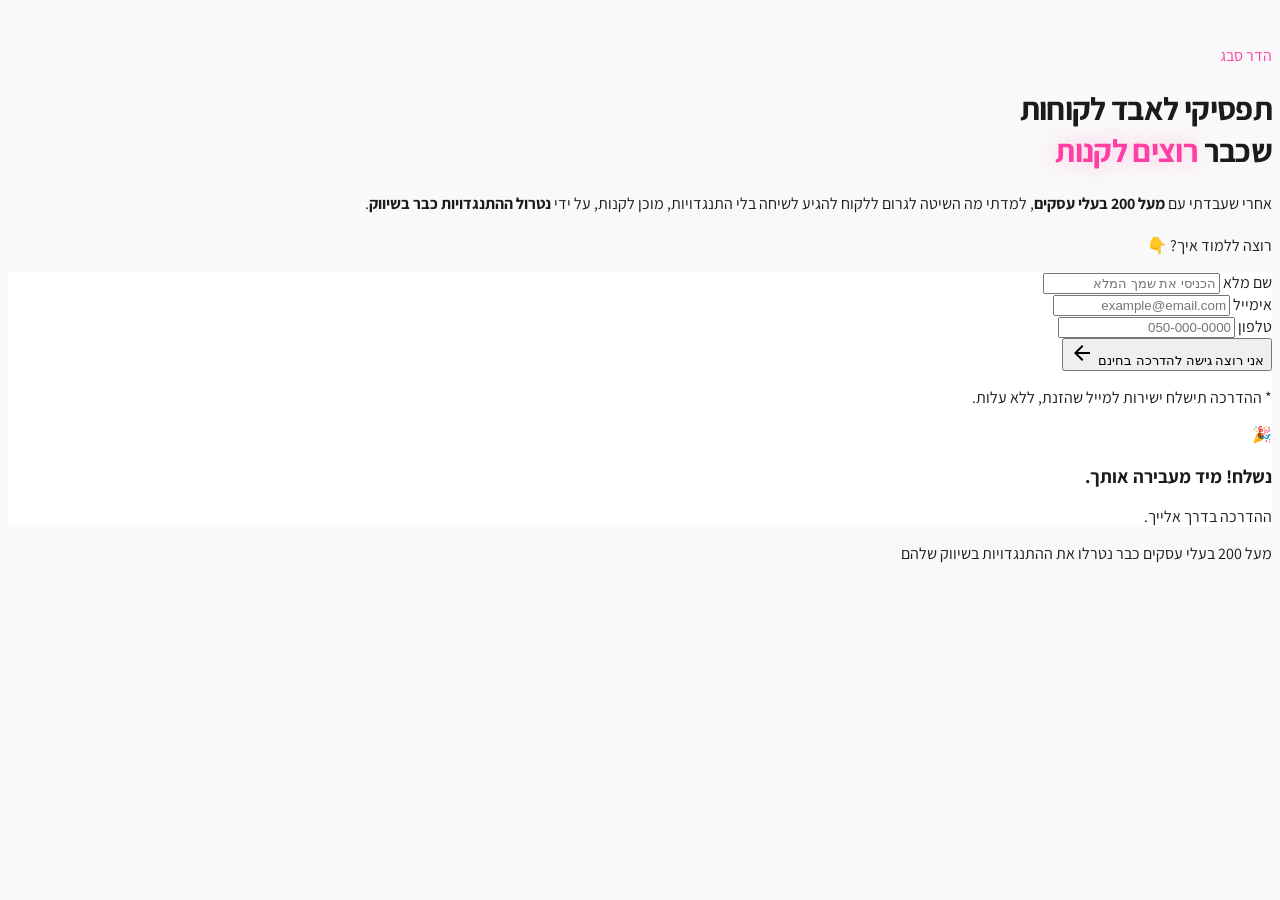
==== index.html @ 4970d057 "index.html: darker bg overlay, refined neon accent, 200+ social proof - Added dark overlay (bg-black" ====
<!DOCTYPE html>
<html dir="rtl" lang="he">
<head>
  <meta charset="utf-8">
  <meta content="width=device-width, initial-scale=1.0" name="viewport">
  <title>הדר סבג | הדרכה חינמית לנטרול התנגדויות</title>
  <meta name="description" content="הדרכה חינמית: 3 ההתנגדויות שהורסות לך מכירות ואיך לנטרל אותן בתוכן — עוד לפני שהלקוחה הגיעה לשיחה." />
  <script src="https://cdn.tailwindcss.com?plugins=forms,container-queries"></script>
  <link href="https://fonts.googleapis.com/css2?family=Assistant:wght@400;700;800&display=swap" rel="stylesheet">
  <link href="https://fonts.googleapis.com/css2?family=Material+Symbols+Outlined:wght,FILL@100..700,0..1&display=swap" rel="stylesheet">
  <script id="tailwind-config">
    tailwind.config = {
      theme: {
        extend: {
          colors: {
            "primary": "#E8397A",
            "primary-container": "#F04E8C",
            "on-primary": "#ffffff",
            "secondary": "#6a5a5f",
            "on-surface": "#1a1c1c",
            "on-surface-variant": "#594045",
            "outline-variant": "#e1bec4",
            "surface": "#f9f9f9",
            "background": "#f9f9f9"
          },
          fontFamily: {
            "sans": ["Assistant", "sans-serif"]
          }
        }
      }
    }
  </script>
  <style>
    body { font-family: 'Assistant', sans-serif; background-color: #f9f9f9; color: #1a1c1c; }
    .material-symbols-outlined { font-variation-settings: 'FILL' 0, 'wght' 400, 'GRAD' 0, 'opsz' 24; }
    .glass-panel {
      background: rgba(255, 255, 255, 0.88);
      backdrop-filter: blur(16px);
      -webkit-backdrop-filter: blur(16px);
    }
    .organic-blob {
      position: absolute;
      z-index: 0;
      filter: blur(70px);
      opacity: 0.18;
      border-radius: 50%;
      pointer-events: none;
    }
    .form-error { color: #E8397A; font-size: 12px; margin-top: 4px; min-height: 16px; display: none; }
    .form-error.visible { display: block; }
    .ltr { direction: ltr; text-align: right; }
    .neon-pink {
      color: #ff3fa4;
      text-shadow: 0 0 22px rgba(255,63,164,0.30);
    }
    .neon-brand {
      color: #ff3fa4;
      opacity: 1 !important;
    }
  </style>
</head>
<body class="overflow-x-hidden">

<main class="relative min-h-screen flex flex-col items-center justify-center py-16 px-4 overflow-hidden">

  <!-- Background -->
  <div class="absolute inset-0 z-0 pointer-events-none overflow-hidden">
    <img
      alt=""
      class="absolute inset-0 w-full h-full object-cover"
      src="https://lh3.googleusercontent.com/aida/[base64]"
    >
    <div class="organic-blob bg-[#E8397A] w-[500px] h-[500px] -top-20 -right-20"></div>
    <div class="organic-blob bg-[#6a5a5f] w-[400px] h-[400px] -bottom-20 -left-20"></div>
  </div>

  <!-- Dark overlay -->
  <div class="absolute inset-0 z-[1] pointer-events-none bg-black/60"></div>

  <!-- Content -->
  <div class="relative z-10 w-full max-w-2xl flex flex-col items-center text-center">

    <!-- Brand -->
    <p class="neon-brand text-sm font-bold tracking-widest uppercase mb-8">הדר סבג</p>

    <!-- Headline -->
    <h1 class="text-[32px] md:text-[48px] font-extrabold leading-tight text-white mb-5" style="letter-spacing: -0.02em;">
      תפסיקי לאבד לקוחות<br>
      שכבר <span class="neon-pink">רוצים לקנות</span>
    </h1>

    <!-- Subtitle -->
    <p class="text-[18px] font-bold leading-relaxed text-white/75 max-w-xl mb-10">
      אחרי שעבדתי עם <strong class="text-white">מעל 200 בעלי עסקים</strong>, למדתי מה השיטה לגרום ללקוח להגיע לשיחה בלי התנגדויות, מוכן לקנות, על ידי <strong class="text-white">נטרול ההתנגדויות כבר בשיווק</strong>.
      <br><br>רוצה ללמוד איך? 👇
    </p>

    <!-- Form Card -->
    <div class="w-full glass-panel p-8 md:p-10 rounded-2xl shadow-[0_20px_48px_rgba(178,0,82,0.13)] border border-[#e1bec4]/40">

      <form id="lead-form" class="space-y-5 flex flex-col items-center" novalidate>

        <div class="w-full text-right space-y-4">

          <div class="space-y-1">
            <label class="block text-sm font-semibold text-secondary" for="name">שם מלא</label>
            <input
              id="name" name="name" type="text" placeholder="הכניסי את שמך המלא"
              autocomplete="name"
              class="w-full h-14 px-4 rounded-xl border border-[#e1bec4] bg-white/60 focus:border-primary focus:ring-1 focus:ring-primary outline-none transition-all text-base font-sans"
            >
            <p class="form-error" id="name-error"></p>
          </div>

          <div class="space-y-1">
            <label class="block text-sm font-semibold text-secondary" for="email">אימייל</label>
            <input
              id="email" name="email" type="email" placeholder="example@email.com"
              autocomplete="email"
              class="w-full h-14 px-4 rounded-xl border border-[#e1bec4] bg-white/60 focus:border-primary focus:ring-1 focus:ring-primary outline-none transition-all text-base font-sans ltr"
            >
            <p class="form-error" id="email-error"></p>
          </div>

          <div class="space-y-1">
            <label class="block text-sm font-semibold text-secondary" for="phone">טלפון</label>
            <input
              id="phone" name="phone" type="tel" placeholder="050-000-0000"
              autocomplete="tel"
              class="w-full h-14 px-4 rounded-xl border border-[#e1bec4] bg-white/60 focus:border-primary focus:ring-1 focus:ring-primary outline-none transition-all text-base font-sans ltr"
            >
            <p class="form-error" id="phone-error"></p>
          </div>

        </div>

        <button
          type="submit"
          class="w-full h-16 mt-2 rounded-full bg-primary text-white text-xl font-bold shadow-lg shadow-primary/20 hover:bg-primary-container hover:scale-[1.02] active:scale-95 transition-all duration-300 flex items-center justify-center gap-2"
        >
          אני רוצה גישה להדרכה בחינם
          <span class="material-symbols-outlined">arrow_back</span>
        </button>

        <p class="text-xs text-secondary/60 italic">* ההדרכה תישלח ישירות למייל שהזנת, ללא עלות.</p>

      </form>

      <!-- Success State -->
      <div id="lead-success" class="hidden text-center py-6">
        <div class="text-5xl mb-4">🎉</div>
        <h3 class="text-2xl font-bold text-on-surface mb-2">נשלח! מיד מעבירה אותך.</h3>
        <p class="text-secondary">ההדרכה בדרך אלייך.</p>
      </div>

    </div>

    <!-- Social proof line -->
    <p class="mt-8 text-sm text-white/50">
      מעל 200 בעלי עסקים כבר נטרלו את ההתנגדויות בשיווק שלהם
    </p>

  </div>

</main>

<script src="script.js"></script>
</body>
</html>
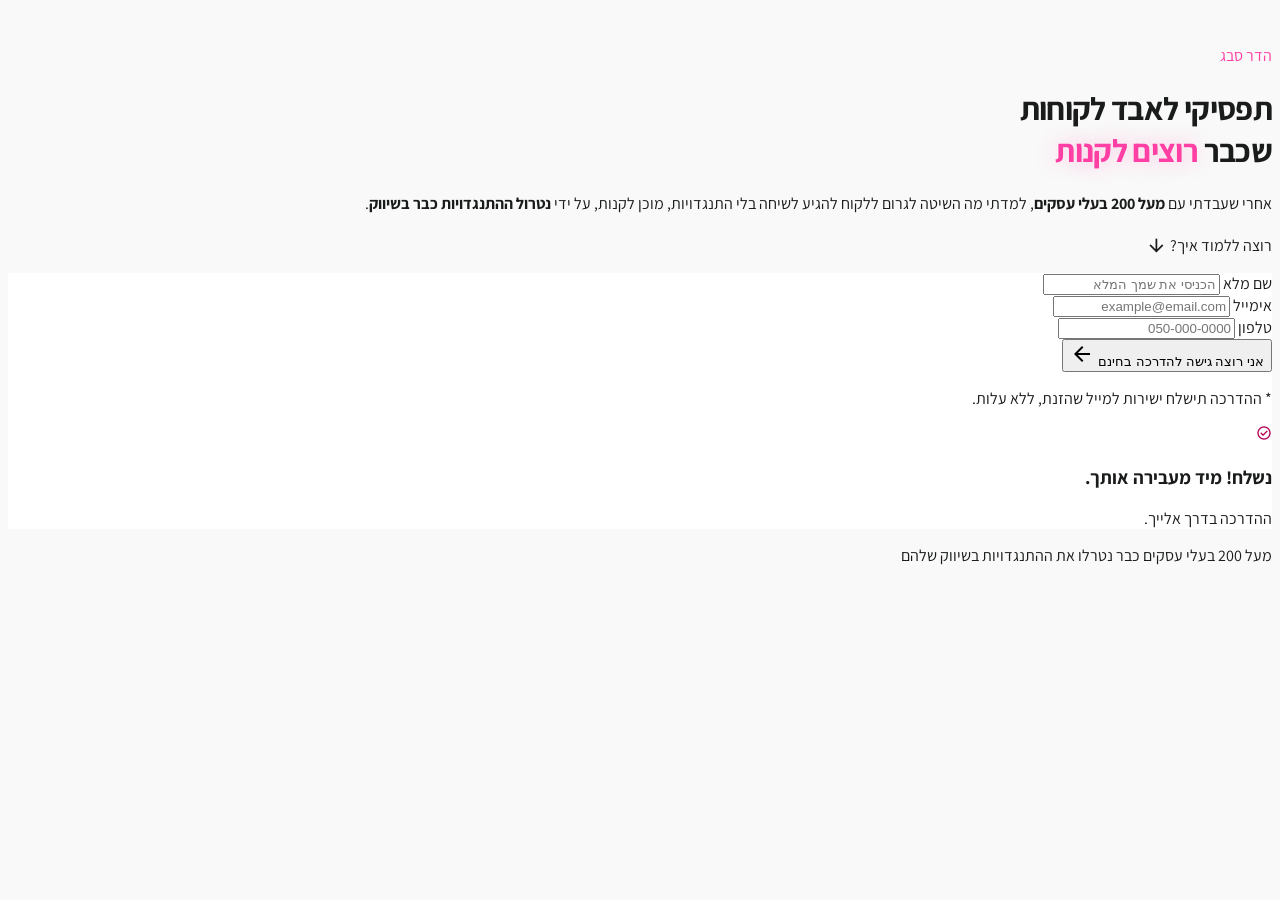
==== commit eb4b5544: "Replace emojis with Material Icons, update discovery form field - Swap all emoji (👇🎉🎯🔑✨💌✓) for Googl" ====
--- a/index.html
+++ b/index.html
@@ -92,7 +92,7 @@
     <!-- Subtitle -->
     <p class="text-[18px] font-bold leading-relaxed text-white/75 max-w-xl mb-10">
       אחרי שעבדתי עם <strong class="text-white">מעל 200 בעלי עסקים</strong>, למדתי מה השיטה לגרום ללקוח להגיע לשיחה בלי התנגדויות, מוכן לקנות, על ידי <strong class="text-white">נטרול ההתנגדויות כבר בשיווק</strong>.
-      <br><br>רוצה ללמוד איך? 👇
+      <br><br>רוצה ללמוד איך? <span class="material-symbols-outlined" style="font-size:1.3em;vertical-align:middle;">arrow_downward</span>
     </p>
 
     <!-- Form Card -->
@@ -148,7 +148,7 @@
 
       <!-- Success State -->
       <div id="lead-success" class="hidden text-center py-6">
-        <div class="text-5xl mb-4">🎉</div>
+        <div class="text-5xl mb-4"><span class="material-symbols-outlined" style="font-size:1em;color:#b20052;">check_circle</span></div>
         <h3 class="text-2xl font-bold text-on-surface mb-2">נשלח! מיד מעבירה אותך.</h3>
         <p class="text-secondary">ההדרכה בדרך אלייך.</p>
       </div>
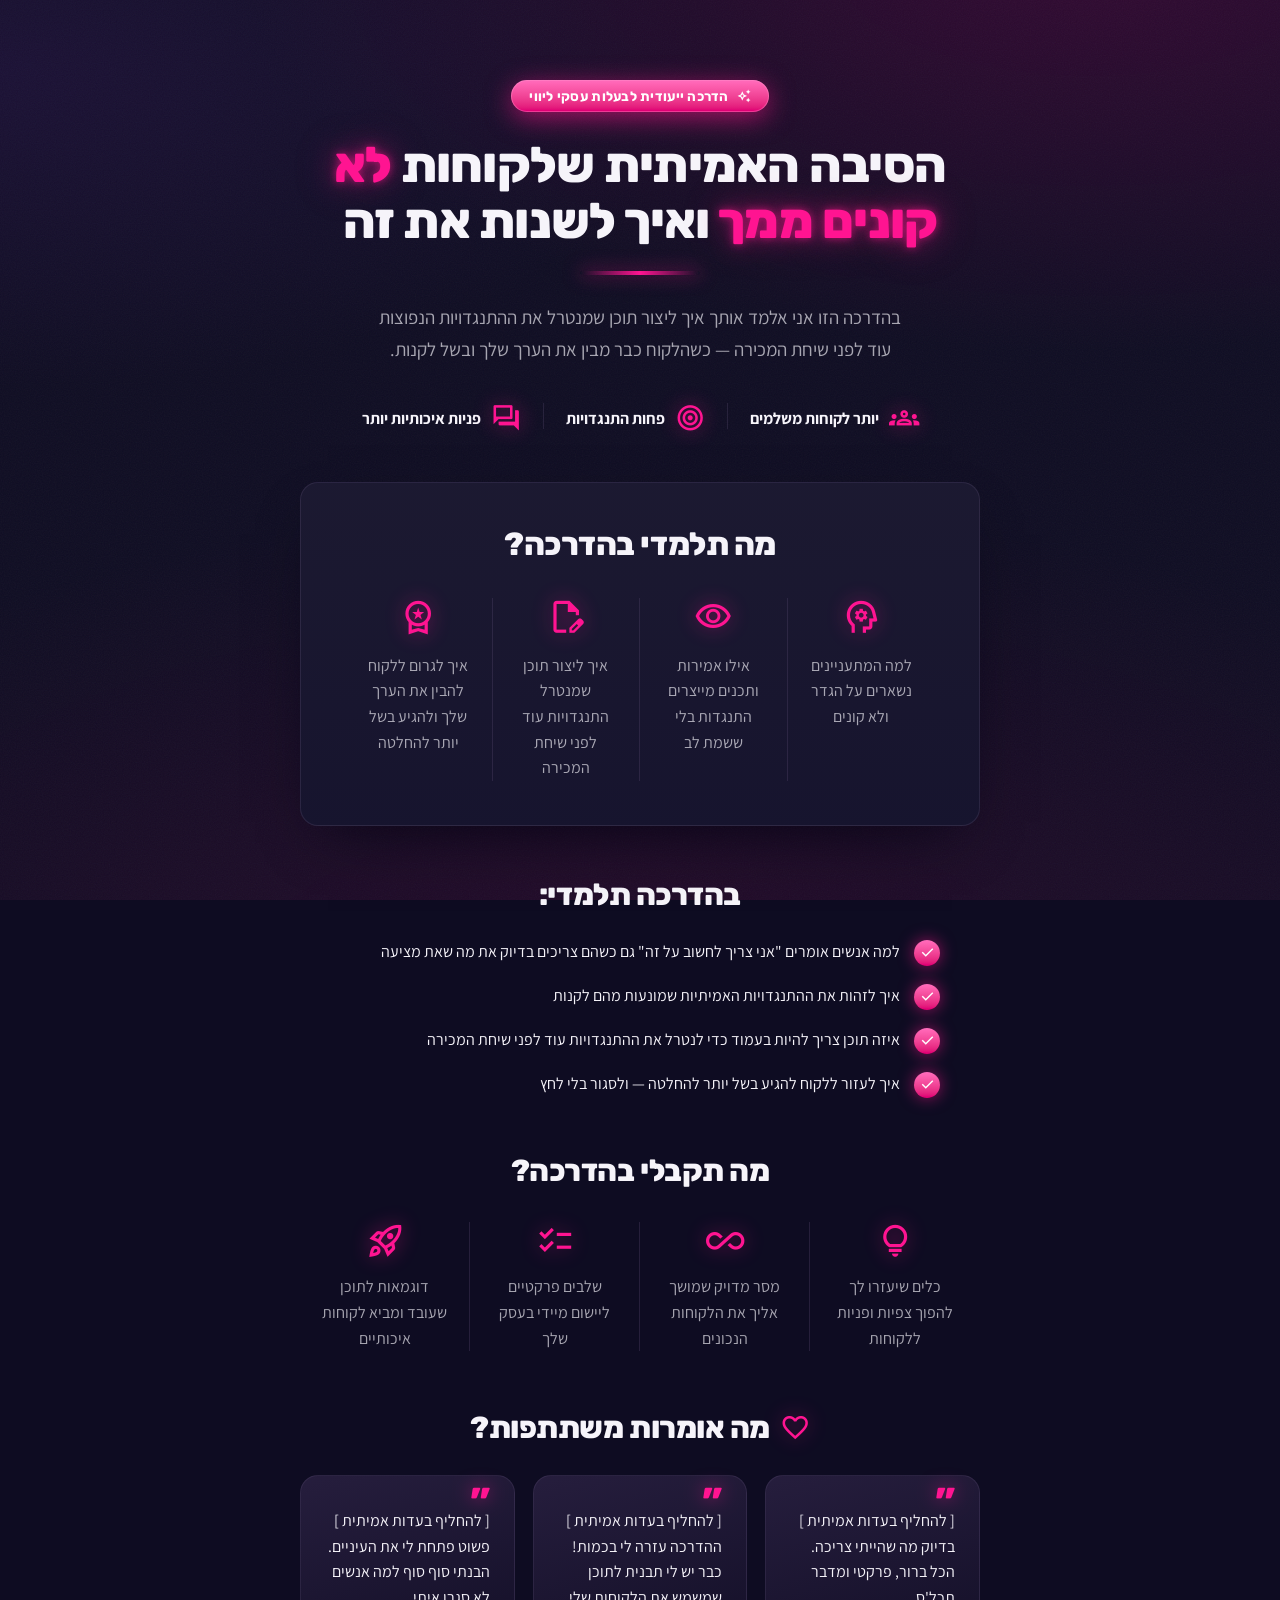
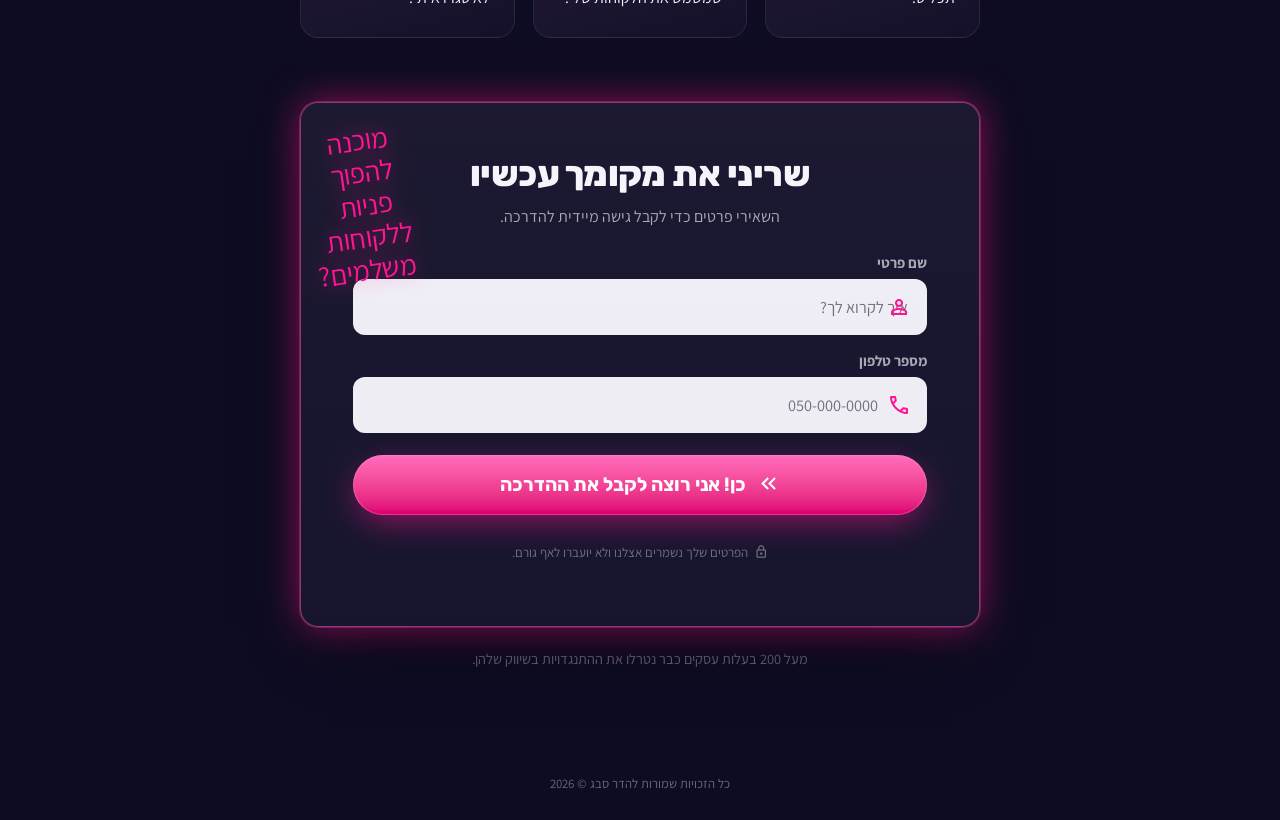
==== commit 45415c4c: "Redesign funnel to dark navy + neon-pink reference, new training copy Rebuild both pages around the " ====
--- a/index.html
+++ b/index.html
@@ -3,166 +3,276 @@
 <head>
   <meta charset="utf-8">
   <meta content="width=device-width, initial-scale=1.0" name="viewport">
-  <title>הדר סבג | הדרכה חינמית לנטרול התנגדויות</title>
-  <meta name="description" content="הדרכה חינמית: 3 ההתנגדויות שהורסות לך מכירות ואיך לנטרל אותן בתוכן — עוד לפני שהלקוחה הגיעה לשיחה." />
-  <script src="https://cdn.tailwindcss.com?plugins=forms,container-queries"></script>
-  <link href="https://fonts.googleapis.com/css2?family=Assistant:wght@400;700;800&display=swap" rel="stylesheet">
+  <title>הדר סבג | ההדרכה: הסיבה האמיתית שלקוחות לא קונים</title>
+  <meta name="description" content="הדרכה חינמית: איך ליצור תוכן שמנטרל את ההתנגדויות הנפוצות עוד לפני שיחת המכירה — כדי שהלקוחות יגיעו בשלים לקנות." />
+  <link rel="preconnect" href="https://fonts.googleapis.com">
+  <link rel="preconnect" href="https://fonts.gstatic.com" crossorigin>
+  <link href="https://fonts.googleapis.com/css2?family=Rubik:wght@500;600;700;800;900&family=Assistant:wght@400;500;600;700;800&family=Gveret+Levin+AlefAlefAlef&display=swap" rel="stylesheet">
   <link href="https://fonts.googleapis.com/css2?family=Material+Symbols+Outlined:wght,FILL@100..700,0..1&display=swap" rel="stylesheet">
-  <script id="tailwind-config">
-    tailwind.config = {
-      theme: {
-        extend: {
-          colors: {
-            "primary": "#E8397A",
-            "primary-container": "#F04E8C",
-            "on-primary": "#ffffff",
-            "secondary": "#6a5a5f",
-            "on-surface": "#1a1c1c",
-            "on-surface-variant": "#594045",
-            "outline-variant": "#e1bec4",
-            "surface": "#f9f9f9",
-            "background": "#f9f9f9"
-          },
-          fontFamily: {
-            "sans": ["Assistant", "sans-serif"]
-          }
-        }
+  <link href="style.css" rel="stylesheet">
+  <style>
+    .material-symbols-outlined { font-variation-settings: 'FILL' 0, 'wght' 400, 'GRAD' 0, 'opsz' 24; vertical-align: middle; }
+    .wrap { width: 100%; max-width: var(--max-w); margin-inline: auto; padding-inline: 20px; position: relative; z-index: 1; }
+    .hero-h1 { font-size: clamp(1.9rem, 6.2vw, 3.1rem); }
+    .grid-4 { display: grid; grid-template-columns: 1fr; gap: 28px; }
+    .grid-3 { display: grid; grid-template-columns: 1fr; gap: 18px; }
+    @media (min-width: 720px) {
+      .grid-4 { grid-template-columns: repeat(4, 1fr); gap: 0; }
+      .grid-4 > .cell { padding-inline: 22px; }
+      .grid-4 > .cell + .cell { border-inline-start: 1px solid var(--hairline); }
+      .grid-3 { grid-template-columns: repeat(3, 1fr); }
+    }
+    /* rotated handwritten note: only where there's room beside the card */
+    .handnote-float { display: none; }
+    @media (min-width: 760px) {
+      .handnote-float {
+        display: block; position: absolute;
+        inset-inline-end: 24px; top: 22px; transform: rotate(-8deg);
+        font-size: clamp(1.4rem, 2.2vw, 1.85rem); max-width: 6ch; text-align: center;
+        z-index: 2; pointer-events: none;
       }
-    }
-  </script>
-  <style>
-    body { font-family: 'Assistant', sans-serif; background-color: #f9f9f9; color: #1a1c1c; }
-    .material-symbols-outlined { font-variation-settings: 'FILL' 0, 'wght' 400, 'GRAD' 0, 'opsz' 24; }
-    .glass-panel {
-      background: rgba(255, 255, 255, 0.88);
-      backdrop-filter: blur(16px);
-      -webkit-backdrop-filter: blur(16px);
-    }
-    .organic-blob {
-      position: absolute;
-      z-index: 0;
-      filter: blur(70px);
-      opacity: 0.18;
-      border-radius: 50%;
-      pointer-events: none;
-    }
-    .form-error { color: #E8397A; font-size: 12px; margin-top: 4px; min-height: 16px; display: none; }
-    .form-error.visible { display: block; }
-    .ltr { direction: ltr; text-align: right; }
-    .neon-pink {
-      color: #ff3fa4;
-      text-shadow: 0 0 22px rgba(255,63,164,0.30);
-    }
-    .neon-brand {
-      color: #ff3fa4;
-      opacity: 1 !important;
     }
   </style>
 </head>
-<body class="overflow-x-hidden">
-
-<main class="relative min-h-screen flex flex-col items-center justify-center py-16 px-4 overflow-hidden">
-
-  <!-- Background -->
-  <div class="absolute inset-0 z-0 pointer-events-none overflow-hidden">
-    <img
-      alt=""
-      class="absolute inset-0 w-full h-full object-cover"
-      src="https://lh3.googleusercontent.com/aida/[base64]"
-    >
-    <div class="organic-blob bg-[#E8397A] w-[500px] h-[500px] -top-20 -right-20"></div>
-    <div class="organic-blob bg-[#6a5a5f] w-[400px] h-[400px] -bottom-20 -left-20"></div>
+<body>
+
+<main class="wrap" style="padding-top: clamp(40px, 8vw, 80px); padding-bottom: 64px;">
+
+  <!-- Badge -->
+  <div class="rise" style="text-align:center; margin-bottom: 26px;">
+    <span class="badge">
+      <span class="material-symbols-outlined">auto_awesome</span>
+      הדרכה ייעודית לבעלות עסקי ליווי
+    </span>
   </div>
 
-  <!-- Dark overlay -->
-  <div class="absolute inset-0 z-[1] pointer-events-none bg-black/60"></div>
-
-  <!-- Content -->
-  <div class="relative z-10 w-full max-w-2xl flex flex-col items-center text-center">
-
-    <!-- Brand -->
-    <p class="neon-brand text-sm font-bold tracking-widest uppercase mb-8">הדר סבג</p>
-
-    <!-- Headline -->
-    <h1 class="text-[32px] md:text-[48px] font-extrabold leading-tight text-white mb-5" style="letter-spacing: -0.02em;">
-      תפסיקי לאבד לקוחות<br>
-      שכבר <span class="neon-pink">רוצים לקנות</span>
+  <!-- Hero headline (user's title, image's stacked treatment) -->
+  <header class="rise d1" style="text-align:center; max-width: 640px; margin-inline:auto;">
+    <h1 class="hero-h1" style="color: var(--ink);">
+      הסיבה האמיתית שלקוחות <span class="neon">לא קונים ממך</span> ואיך לשנות את זה
     </h1>
-
-    <!-- Subtitle -->
-    <p class="text-[18px] font-bold leading-relaxed text-white/75 max-w-xl mb-10">
-      אחרי שעבדתי עם <strong class="text-white">מעל 200 בעלי עסקים</strong>, למדתי מה השיטה לגרום ללקוח להגיע לשיחה בלי התנגדויות, מוכן לקנות, על ידי <strong class="text-white">נטרול ההתנגדויות כבר בשיווק</strong>.
-      <br><br>רוצה ללמוד איך? <span class="material-symbols-outlined" style="font-size:1.3em;vertical-align:middle;">arrow_downward</span>
+    <div style="width:120px; height:4px; border-radius:999px; margin: 22px auto 0;
+                background: linear-gradient(90deg, transparent, var(--pink), transparent);
+                box-shadow: 0 0 18px var(--glow);"></div>
+  </header>
+
+  <!-- Sub -->
+  <p class="rise d2 measure" style="text-align:center; font-size: clamp(1.02rem, 3.4vw, 1.18rem);
+        color: var(--ink-dim); line-height: 1.7; margin: 26px auto 0;">
+    בהדרכה הזו אני אלמד אותך איך ליצור תוכן שמנטרל את ההתנגדויות הנפוצות
+    עוד לפני שיחת המכירה — כשהלקוח כבר מבין את הערך שלך ובשל לקנות.
+  </p>
+
+  <!-- 3 benefits row -->
+  <div class="rise d3" style="display:flex; align-items:center; justify-content:center; flex-wrap:wrap;
+        gap: 14px 22px; margin-top: 38px;">
+    <div style="display:flex; align-items:center; gap:10px;">
+      <span class="material-symbols-outlined ficon ficon--sm">groups</span>
+      <span style="font-weight:700;">יותר לקוחות משלמים</span>
+    </div>
+    <span class="vrule" style="height:26px;"></span>
+    <div style="display:flex; align-items:center; gap:10px;">
+      <span class="material-symbols-outlined ficon ficon--sm">target</span>
+      <span style="font-weight:700;">פחות התנגדויות</span>
+    </div>
+    <span class="vrule" style="height:26px;"></span>
+    <div style="display:flex; align-items:center; gap:10px;">
+      <span class="material-symbols-outlined ficon ficon--sm">forum</span>
+      <span style="font-weight:700;">פניות איכותיות יותר</span>
+    </div>
+  </div>
+
+  <!-- What you'll learn -->
+  <section class="panel" style="margin-top: 48px; padding: clamp(28px, 5vw, 44px);">
+    <h2 style="text-align:center; font-size: clamp(1.5rem, 4.6vw, 2rem); margin-bottom: 36px;">
+      מה תלמדי בהדרכה?
+    </h2>
+    <div class="grid-4">
+      <div class="cell" style="text-align:center;">
+        <span class="material-symbols-outlined ficon">psychology</span>
+        <p style="margin: 16px 0 0; color: var(--ink-dim); line-height:1.6;">
+          למה המתעניינים נשארים על הגדר ולא קונים
+        </p>
+      </div>
+      <div class="cell" style="text-align:center;">
+        <span class="material-symbols-outlined ficon">visibility</span>
+        <p style="margin: 16px 0 0; color: var(--ink-dim); line-height:1.6;">
+          אילו אמירות ותכנים מייצרים התנגדות בלי ששמת לב
+        </p>
+      </div>
+      <div class="cell" style="text-align:center;">
+        <span class="material-symbols-outlined ficon">edit_document</span>
+        <p style="margin: 16px 0 0; color: var(--ink-dim); line-height:1.6;">
+          איך ליצור תוכן שמנטרל התנגדויות עוד לפני שיחת המכירה
+        </p>
+      </div>
+      <div class="cell" style="text-align:center;">
+        <span class="material-symbols-outlined ficon">workspace_premium</span>
+        <p style="margin: 16px 0 0; color: var(--ink-dim); line-height:1.6;">
+          איך לגרום ללקוח להבין את הערך שלך ולהגיע בשל יותר להחלטה
+        </p>
+      </div>
+    </div>
+  </section>
+
+  <!-- Checklist -->
+  <section style="margin-top: 52px; max-width: 600px; margin-inline:auto;">
+    <h2 style="text-align:center; font-size: clamp(1.4rem, 4.4vw, 1.9rem); margin-bottom: 28px;">
+      בהדרכה תלמדי:
+    </h2>
+    <ul style="list-style:none; margin:0; padding:0; display:flex; flex-direction:column; gap:18px;">
+      <li style="display:flex; gap:14px; align-items:flex-start;">
+        <span class="check-dot"><span class="material-symbols-outlined" style="font-size:17px;">check</span></span>
+        <span style="line-height:1.55;">למה אנשים אומרים "אני צריך לחשוב על זה" גם כשהם צריכים בדיוק את מה שאת מציעה</span>
+      </li>
+      <li style="display:flex; gap:14px; align-items:flex-start;">
+        <span class="check-dot"><span class="material-symbols-outlined" style="font-size:17px;">check</span></span>
+        <span style="line-height:1.55;">איך לזהות את ההתנגדויות האמיתיות שמונעות מהם לקנות</span>
+      </li>
+      <li style="display:flex; gap:14px; align-items:flex-start;">
+        <span class="check-dot"><span class="material-symbols-outlined" style="font-size:17px;">check</span></span>
+        <span style="line-height:1.55;">איזה תוכן צריך להיות בעמוד כדי לנטרל את ההתנגדויות עוד לפני שיחת המכירה</span>
+      </li>
+      <li style="display:flex; gap:14px; align-items:flex-start;">
+        <span class="check-dot"><span class="material-symbols-outlined" style="font-size:17px;">check</span></span>
+        <span style="line-height:1.55;">איך לעזור ללקוח להגיע בשל יותר להחלטה — ולסגור בלי לחץ</span>
+      </li>
+    </ul>
+  </section>
+
+  <!-- What you'll get -->
+  <section style="margin-top: 56px;">
+    <h2 style="text-align:center; font-size: clamp(1.4rem, 4.4vw, 1.9rem); margin-bottom: 34px;">
+      מה תקבלי בהדרכה?
+    </h2>
+    <div class="grid-4">
+      <div class="cell" style="text-align:center;">
+        <span class="material-symbols-outlined ficon">lightbulb</span>
+        <p style="margin: 14px 0 0; color: var(--ink-dim); line-height:1.6;">
+          כלים שיעזרו לך להפוך צפיות ופניות ללקוחות
+        </p>
+      </div>
+      <div class="cell" style="text-align:center;">
+        <span class="material-symbols-outlined ficon">all_inclusive</span>
+        <p style="margin: 14px 0 0; color: var(--ink-dim); line-height:1.6;">
+          מסר מדויק שמושך אליך את הלקוחות הנכונים
+        </p>
+      </div>
+      <div class="cell" style="text-align:center;">
+        <span class="material-symbols-outlined ficon">checklist</span>
+        <p style="margin: 14px 0 0; color: var(--ink-dim); line-height:1.6;">
+          שלבים פרקטיים ליישום מיידי בעסק שלך
+        </p>
+      </div>
+      <div class="cell" style="text-align:center;">
+        <span class="material-symbols-outlined ficon">rocket_launch</span>
+        <p style="margin: 14px 0 0; color: var(--ink-dim); line-height:1.6;">
+          דוגמאות לתוכן שעובד ומביא לקוחות איכותיים
+        </p>
+      </div>
+    </div>
+  </section>
+
+  <!-- Testimonials -->
+  <section style="margin-top: 60px;">
+    <h2 style="text-align:center; font-size: clamp(1.4rem, 4.4vw, 1.9rem); margin-bottom: 30px;
+               display:flex; align-items:center; justify-content:center; gap:10px;">
+      <span class="material-symbols-outlined ficon ficon--sm">favorite</span>
+      מה אומרות משתתפות?
+    </h2>
+    <div class="grid-3">
+      <figure class="quote-card" style="margin:0; padding: 26px 24px;">
+        <div class="quote-mark">&rdquo;</div>
+        <blockquote style="margin: 6px 0 0; line-height:1.6; color: var(--ink);">
+          [ להחליף בעדות אמיתית ] בדיוק מה שהייתי צריכה. הכל ברור, פרקטי ומדבר תכל'ס.
+        </blockquote>
+      </figure>
+      <figure class="quote-card" style="margin:0; padding: 26px 24px;">
+        <div class="quote-mark">&rdquo;</div>
+        <blockquote style="margin: 6px 0 0; line-height:1.6; color: var(--ink);">
+          [ להחליף בעדות אמיתית ] ההדרכה עזרה לי בכמות! כבר יש לי תבנית לתוכן שמשמש את הלקוחות שלי.
+        </blockquote>
+      </figure>
+      <figure class="quote-card" style="margin:0; padding: 26px 24px;">
+        <div class="quote-mark">&rdquo;</div>
+        <blockquote style="margin: 6px 0 0; line-height:1.6; color: var(--ink);">
+          [ להחליף בעדות אמיתית ] פשוט פתחת לי את העיניים. הבנתי סוף סוף למה אנשים לא סגרו איתי.
+        </blockquote>
+      </figure>
+    </div>
+  </section>
+
+  <!-- Opt-in form -->
+  <section id="lead" style="margin-top: 64px; position: relative;">
+
+    <!-- rotated handwritten accent (desktop only — no room beside the card on mobile) -->
+    <div class="handnote handnote-float" aria-hidden="true">
+      מוכנה להפוך פניות ללקוחות משלמים?
+    </div>
+
+    <div class="panel panel--glow" style="padding: clamp(30px, 6vw, 52px);">
+      <div style="text-align:center; margin-bottom: 26px;">
+        <h2 style="font-size: clamp(1.6rem, 5vw, 2.2rem);">שריני את מקומך עכשיו</h2>
+        <p style="margin: 12px 0 0; color: var(--ink-dim);">
+          השאירי פרטים כדי לקבל גישה מיידית להדרכה.
+        </p>
+      </div>
+
+      <form id="lead-form" novalidate style="display:flex; flex-direction:column; gap:16px;">
+        <div>
+          <label class="field-label" for="name">שם פרטי</label>
+          <div style="position:relative;">
+            <input id="name" name="name" type="text" autocomplete="given-name"
+                   placeholder="איך לקרוא לך?" class="field" style="padding-inline-end:48px;">
+            <span class="material-symbols-outlined"
+                  style="position:absolute; inset-inline-end:16px; top:50%; transform:translateY(-50%);
+                         color: var(--pink);">person</span>
+          </div>
+          <p class="form-error" id="name-error"></p>
+        </div>
+
+        <div>
+          <label class="field-label" for="phone">מספר טלפון</label>
+          <div style="position:relative;">
+            <input id="phone" name="phone" type="tel" autocomplete="tel"
+                   placeholder="050-000-0000" class="field ltr" style="padding-inline-end:48px;">
+            <span class="material-symbols-outlined"
+                  style="position:absolute; inset-inline-end:16px; top:50%; transform:translateY(-50%);
+                         color: var(--pink);">call</span>
+          </div>
+          <p class="form-error" id="phone-error"></p>
+        </div>
+
+        <button type="submit" class="btn-primary" style="margin-top: 6px;">
+          <span class="material-symbols-outlined">keyboard_double_arrow_left</span>
+          כן! אני רוצה לקבל את ההדרכה
+        </button>
+
+        <p style="text-align:center; font-size:0.82rem; color: var(--ink-faint);
+                  display:flex; align-items:center; justify-content:center; gap:6px;">
+          <span class="material-symbols-outlined" style="font-size:1.1em;">lock</span>
+          הפרטים שלך נשמרים אצלנו ולא יועברו לאף גורם.
+        </p>
+      </form>
+
+      <!-- Success -->
+      <div id="lead-success" class="hidden" style="text-align:center; padding: 16px 0; display:none;">
+        <span class="material-symbols-outlined ficon">check_circle</span>
+        <h3 style="margin: 14px 0 6px;">נשלח! מעבירה אותך להדרכה…</h3>
+        <p style="color: var(--ink-dim);">ההדרכה נפתחת עכשיו.</p>
+      </div>
+    </div>
+
+    <p style="text-align:center; margin-top: 22px; color: var(--ink-faint); font-size:0.9rem;">
+      מעל 200 בעלות עסקים כבר נטרלו את ההתנגדויות בשיווק שלהן.
     </p>
-
-    <!-- Form Card -->
-    <div class="w-full glass-panel p-8 md:p-10 rounded-2xl shadow-[0_20px_48px_rgba(178,0,82,0.13)] border border-[#e1bec4]/40">
-
-      <form id="lead-form" class="space-y-5 flex flex-col items-center" novalidate>
-
-        <div class="w-full text-right space-y-4">
-
-          <div class="space-y-1">
-            <label class="block text-sm font-semibold text-secondary" for="name">שם מלא</label>
-            <input
-              id="name" name="name" type="text" placeholder="הכניסי את שמך המלא"
-              autocomplete="name"
-              class="w-full h-14 px-4 rounded-xl border border-[#e1bec4] bg-white/60 focus:border-primary focus:ring-1 focus:ring-primary outline-none transition-all text-base font-sans"
-            >
-            <p class="form-error" id="name-error"></p>
-          </div>
-
-          <div class="space-y-1">
-            <label class="block text-sm font-semibold text-secondary" for="email">אימייל</label>
-            <input
-              id="email" name="email" type="email" placeholder="example@email.com"
-              autocomplete="email"
-              class="w-full h-14 px-4 rounded-xl border border-[#e1bec4] bg-white/60 focus:border-primary focus:ring-1 focus:ring-primary outline-none transition-all text-base font-sans ltr"
-            >
-            <p class="form-error" id="email-error"></p>
-          </div>
-
-          <div class="space-y-1">
-            <label class="block text-sm font-semibold text-secondary" for="phone">טלפון</label>
-            <input
-              id="phone" name="phone" type="tel" placeholder="050-000-0000"
-              autocomplete="tel"
-              class="w-full h-14 px-4 rounded-xl border border-[#e1bec4] bg-white/60 focus:border-primary focus:ring-1 focus:ring-primary outline-none transition-all text-base font-sans ltr"
-            >
-            <p class="form-error" id="phone-error"></p>
-          </div>
-
-        </div>
-
-        <button
-          type="submit"
-          class="w-full h-16 mt-2 rounded-full bg-primary text-white text-xl font-bold shadow-lg shadow-primary/20 hover:bg-primary-container hover:scale-[1.02] active:scale-95 transition-all duration-300 flex items-center justify-center gap-2"
-        >
-          אני רוצה גישה להדרכה בחינם
-          <span class="material-symbols-outlined">arrow_back</span>
-        </button>
-
-        <p class="text-xs text-secondary/60 italic">* ההדרכה תישלח ישירות למייל שהזנת, ללא עלות.</p>
-
-      </form>
-
-      <!-- Success State -->
-      <div id="lead-success" class="hidden text-center py-6">
-        <div class="text-5xl mb-4"><span class="material-symbols-outlined" style="font-size:1em;color:#b20052;">check_circle</span></div>
-        <h3 class="text-2xl font-bold text-on-surface mb-2">נשלח! מיד מעבירה אותך.</h3>
-        <p class="text-secondary">ההדרכה בדרך אלייך.</p>
-      </div>
-
-    </div>
-
-    <!-- Social proof line -->
-    <p class="mt-8 text-sm text-white/50">
-      מעל 200 בעלי עסקים כבר נטרלו את ההתנגדויות בשיווק שלהם
-    </p>
-
-  </div>
+  </section>
 
 </main>
+
+<footer style="text-align:center; padding: 28px 16px; color: var(--ink-faint); font-size:0.8rem; position:relative; z-index:1;">
+  כל הזכויות שמורות להדר סבג &copy; 2026
+</footer>
 
 <script src="script.js"></script>
 </body>
--- a/style.css
+++ b/style.css
@@ -0,0 +1,263 @@
+/* ===================================================================
+   Hadar Sabag — Lead Magnet Funnel
+   Dark navy + neon-pink aesthetic (matches design reference)
+   Shared across index.html (opt-in) and tutorial.html (training)
+   =================================================================== */
+
+:root {
+  /* Surfaces — deep navy, tinted toward the brand magenta */
+  --bg-0:        oklch(0.17 0.045 285);   /* page base */
+  --bg-1:        oklch(0.21 0.050 285);   /* raised */
+  --surface:     oklch(0.23 0.045 287);   /* cards */
+  --surface-2:   oklch(0.27 0.050 287);   /* inputs / nested */
+  --hairline:    oklch(0.42 0.060 300 / 0.35);
+
+  /* Brand neon */
+  --pink:        oklch(0.68 0.27 0);      /* #ff2e9a-ish neon */
+  --pink-soft:   oklch(0.74 0.20 350);
+  --pink-deep:   oklch(0.58 0.24 1);
+  --glow:        oklch(0.68 0.27 0 / 0.55);
+
+  /* Type */
+  --ink:         oklch(0.97 0.008 300);   /* near-white, faint magenta tint */
+  --ink-dim:     oklch(0.97 0.008 300 / 0.66);
+  --ink-faint:   oklch(0.97 0.008 300 / 0.40);
+
+  --radius:      18px;
+  --radius-sm:   12px;
+  --max-w:       720px;
+
+  --space-xs: 8px;  --space-sm: 12px;  --space-md: 16px;
+  --space-lg: 24px; --space-xl: 32px;  --space-2xl: 48px; --space-3xl: 72px;
+}
+
+* { box-sizing: border-box; }
+
+html { scroll-behavior: smooth; }
+
+body {
+  margin: 0;
+  font-family: 'Assistant', system-ui, sans-serif;
+  color: var(--ink);
+  background: var(--bg-0);
+  /* layered depth: soft magenta auras over the navy, never a flat fill */
+  background-image:
+    radial-gradient(120% 80% at 85% -5%,  oklch(0.40 0.18 350 / 0.30), transparent 55%),
+    radial-gradient(110% 70% at 0% 8%,    oklch(0.34 0.14 300 / 0.22), transparent 50%),
+    radial-gradient(140% 90% at 50% 110%, oklch(0.38 0.16 355 / 0.20), transparent 60%);
+  background-attachment: fixed;
+  -webkit-font-smoothing: antialiased;
+  text-rendering: optimizeLegibility;
+}
+
+/* fine grain so the dark areas read as material, not void */
+body::before {
+  content: "";
+  position: fixed; inset: 0; z-index: 0; pointer-events: none;
+  opacity: 0.05; mix-blend-mode: screen;
+  background-image: url("data:image/svg+xml,%3Csvg xmlns='http://www.w3.org/2000/svg' width='160' height='160'%3E%3Cfilter id='n'%3E%3CfeTurbulence type='fractalNoise' baseFrequency='0.85' numOctaves='2'/%3E%3C/filter%3E%3Crect width='100%25' height='100%25' filter='url(%23n)'/%3E%3C/svg%3E");
+}
+
+/* ---- Display type ---------------------------------------------------- */
+h1, h2, h3, .display {
+  font-family: 'Rubik', 'Assistant', sans-serif;
+  font-weight: 800;
+  letter-spacing: -0.015em;
+  line-height: 1.12;
+  margin: 0;
+}
+
+.neon {
+  color: var(--pink);
+  text-shadow:
+    0 0 8px  oklch(0.68 0.27 0 / 0.55),
+    0 0 24px oklch(0.68 0.27 0 / 0.40),
+    0 0 48px oklch(0.62 0.24 0 / 0.25);
+}
+
+/* short pink badge — the pill at the very top of the reference */
+.badge {
+  display: inline-flex; align-items: center; gap: 8px;
+  font-family: 'Rubik', sans-serif; font-weight: 700;
+  font-size: clamp(0.72rem, 2.6vw, 0.84rem);
+  letter-spacing: 0.02em;
+  color: #fff;
+  padding: 8px 18px;
+  border-radius: 999px;
+  background: linear-gradient(180deg, var(--pink-soft), var(--pink-deep));
+  box-shadow:
+    0 0 0 1px oklch(0.80 0.15 350 / 0.4) inset,
+    0 6px 26px var(--glow);
+}
+.badge .material-symbols-outlined { font-size: 1.05em; }
+
+/* ---- Surfaces -------------------------------------------------------- */
+.panel {
+  position: relative;
+  background: linear-gradient(180deg, var(--surface), var(--bg-1));
+  border: 1px solid var(--hairline);
+  border-radius: var(--radius);
+  box-shadow: 0 24px 60px -28px oklch(0.10 0.04 285 / 0.9);
+}
+
+/* the hero / form card — glowing magenta outline like the reference */
+.panel--glow {
+  border-color: oklch(0.68 0.20 350 / 0.55);
+  box-shadow:
+    0 0 0 1px oklch(0.68 0.22 350 / 0.30),
+    0 0 38px -2px var(--glow),
+    0 30px 70px -30px oklch(0.08 0.04 285 / 0.95);
+}
+
+/* ---- Feature / benefit icons (outline neon) -------------------------- */
+.ficon {
+  color: var(--pink);
+  font-size: 2.4rem;
+  line-height: 1;
+  filter: drop-shadow(0 0 10px oklch(0.68 0.27 0 / 0.45));
+}
+.ficon--sm { font-size: 1.9rem; }
+
+/* vertical hairline divider between inline benefits */
+.vrule { width: 1px; align-self: stretch; background: var(--hairline); }
+
+/* ---- Checklist (round neon checks) ----------------------------------- */
+.check-dot {
+  flex: none;
+  width: 26px; height: 26px; border-radius: 999px;
+  display: grid; place-items: center;
+  color: #fff; font-size: 16px;
+  background: linear-gradient(180deg, var(--pink-soft), var(--pink-deep));
+  box-shadow: 0 0 16px var(--glow);
+}
+
+/* ---- Testimonials ---------------------------------------------------- */
+.quote-card {
+  background: linear-gradient(165deg, oklch(0.27 0.06 295 / 0.9), oklch(0.20 0.05 290 / 0.9));
+  border: 1px solid var(--hairline);
+  border-radius: var(--radius);
+  position: relative;
+}
+.quote-mark {
+  font-family: 'Rubik', serif; font-weight: 800;
+  color: var(--pink);
+  font-size: 2.4rem; line-height: 0;
+  text-shadow: 0 0 18px var(--glow);
+}
+
+/* ---- Forms ----------------------------------------------------------- */
+.field {
+  width: 100%;
+  height: 56px;
+  padding: 0 18px;
+  font-family: 'Assistant', sans-serif;
+  font-size: 1.02rem;
+  background: oklch(0.97 0.01 300 / 0.97);
+  color: oklch(0.20 0.03 285);
+  border: 1.5px solid transparent;
+  border-radius: var(--radius-sm);
+  outline: none;
+  transition: box-shadow .2s ease, border-color .2s ease;
+}
+.field::placeholder { color: oklch(0.55 0.02 285); }
+.field:focus {
+  border-color: var(--pink);
+  box-shadow: 0 0 0 4px oklch(0.68 0.22 350 / 0.25);
+}
+textarea.field { height: auto; padding: 14px 18px; line-height: 1.5; resize: vertical; }
+select.field { appearance: none; cursor: pointer; }
+
+.field-label {
+  display: block;
+  font-weight: 700; font-size: 0.92rem;
+  color: var(--ink-dim);
+  margin-bottom: 7px;
+}
+
+.form-error {
+  color: var(--pink-soft);
+  font-size: 0.8rem; margin-top: 5px; min-height: 14px;
+  display: none;
+}
+.form-error.visible { display: block; }
+
+.ltr { direction: ltr; text-align: right; }
+
+/* ---- Buttons --------------------------------------------------------- */
+.btn-primary {
+  width: 100%;
+  height: 60px;
+  display: inline-flex; align-items: center; justify-content: center; gap: 10px;
+  font-family: 'Rubik', sans-serif; font-weight: 700;
+  font-size: clamp(1.05rem, 3.4vw, 1.2rem);
+  color: #fff;
+  background: linear-gradient(180deg, var(--pink-soft), var(--pink-deep));
+  border: none; border-radius: 999px; cursor: pointer;
+  box-shadow: 0 10px 34px -6px var(--glow), 0 0 0 1px oklch(0.80 0.15 350 / 0.35) inset;
+  transition: transform .18s cubic-bezier(.2,.7,.3,1), box-shadow .2s ease;
+}
+.btn-primary:hover { transform: translateY(-2px); box-shadow: 0 16px 44px -6px var(--glow); }
+.btn-primary:active { transform: translateY(0) scale(.99); }
+.btn-primary:disabled { opacity: .7; cursor: default; transform: none; }
+.btn-primary .material-symbols-outlined { font-size: 1.3em; }
+
+/* ---- Handwritten accent (rotated note by the form) ------------------- */
+.handnote {
+  font-family: 'Gveret Levin AlefAlefAlef', 'Assistant', cursive;
+  color: var(--pink);
+  text-shadow: 0 0 20px var(--glow);
+  line-height: 1.15;
+}
+
+/* ---- Video ----------------------------------------------------------- */
+.video-frame {
+  position: relative;
+  aspect-ratio: 16 / 9;
+  border-radius: var(--radius);
+  overflow: hidden;
+  background: oklch(0.12 0.03 285);
+  border: 1px solid oklch(0.68 0.20 350 / 0.4);
+  box-shadow: 0 0 44px -6px var(--glow), 0 30px 70px -30px oklch(0.08 0.04 285 / 0.95);
+}
+.video-frame iframe { position: absolute; inset: 0; width: 100%; height: 100%; border: 0; }
+
+/* ---- FAQ ------------------------------------------------------------- */
+details.faq {
+  background: linear-gradient(180deg, var(--surface), var(--bg-1));
+  border: 1px solid var(--hairline);
+  border-radius: var(--radius-sm);
+  overflow: hidden;
+}
+details.faq summary {
+  cursor: pointer; list-style: none;
+  display: flex; justify-content: space-between; align-items: center; gap: 12px;
+  padding: 18px 20px;
+  font-weight: 700; font-size: 0.98rem;
+}
+details.faq summary::-webkit-details-marker { display: none; }
+details.faq .chevron { color: var(--pink); transition: transform .25s ease; }
+details.faq[open] .chevron { transform: rotate(180deg); }
+details.faq .faq-body {
+  padding: 0 20px 18px;
+  color: var(--ink-dim); font-size: 0.95rem; line-height: 1.65;
+}
+
+/* ---- Entrance animation --------------------------------------------- */
+@keyframes rise {
+  from { opacity: 0; transform: translateY(18px); }
+  to   { opacity: 1; transform: none; }
+}
+.rise { opacity: 0; animation: rise .7s cubic-bezier(.2,.7,.3,1) forwards; }
+.rise.d1 { animation-delay: .08s; }
+.rise.d2 { animation-delay: .16s; }
+.rise.d3 { animation-delay: .24s; }
+.rise.d4 { animation-delay: .32s; }
+
+@media (prefers-reduced-motion: reduce) {
+  html { scroll-behavior: auto; }
+  .rise { animation: none; opacity: 1; }
+  body { background-attachment: scroll; }
+}
+
+/* body copy comfortable measure */
+.measure { max-width: 60ch; margin-inline: auto; }
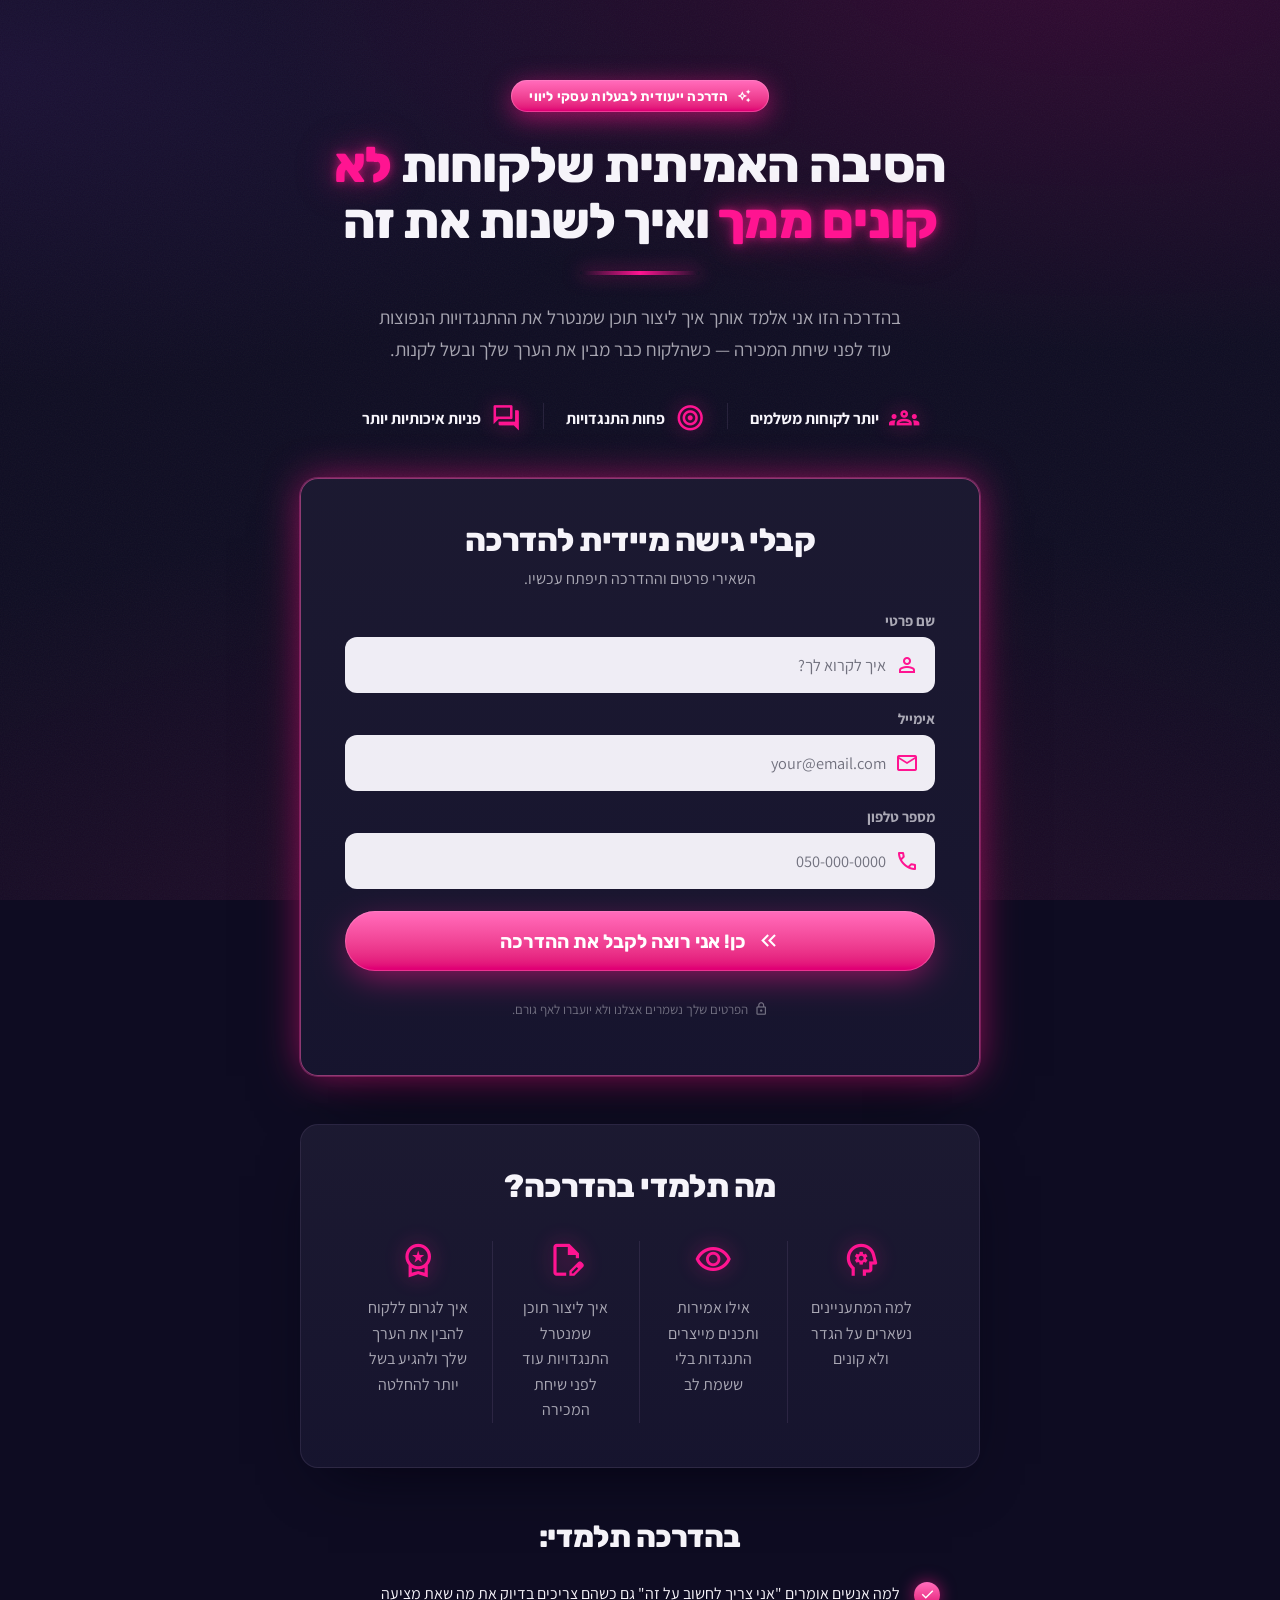
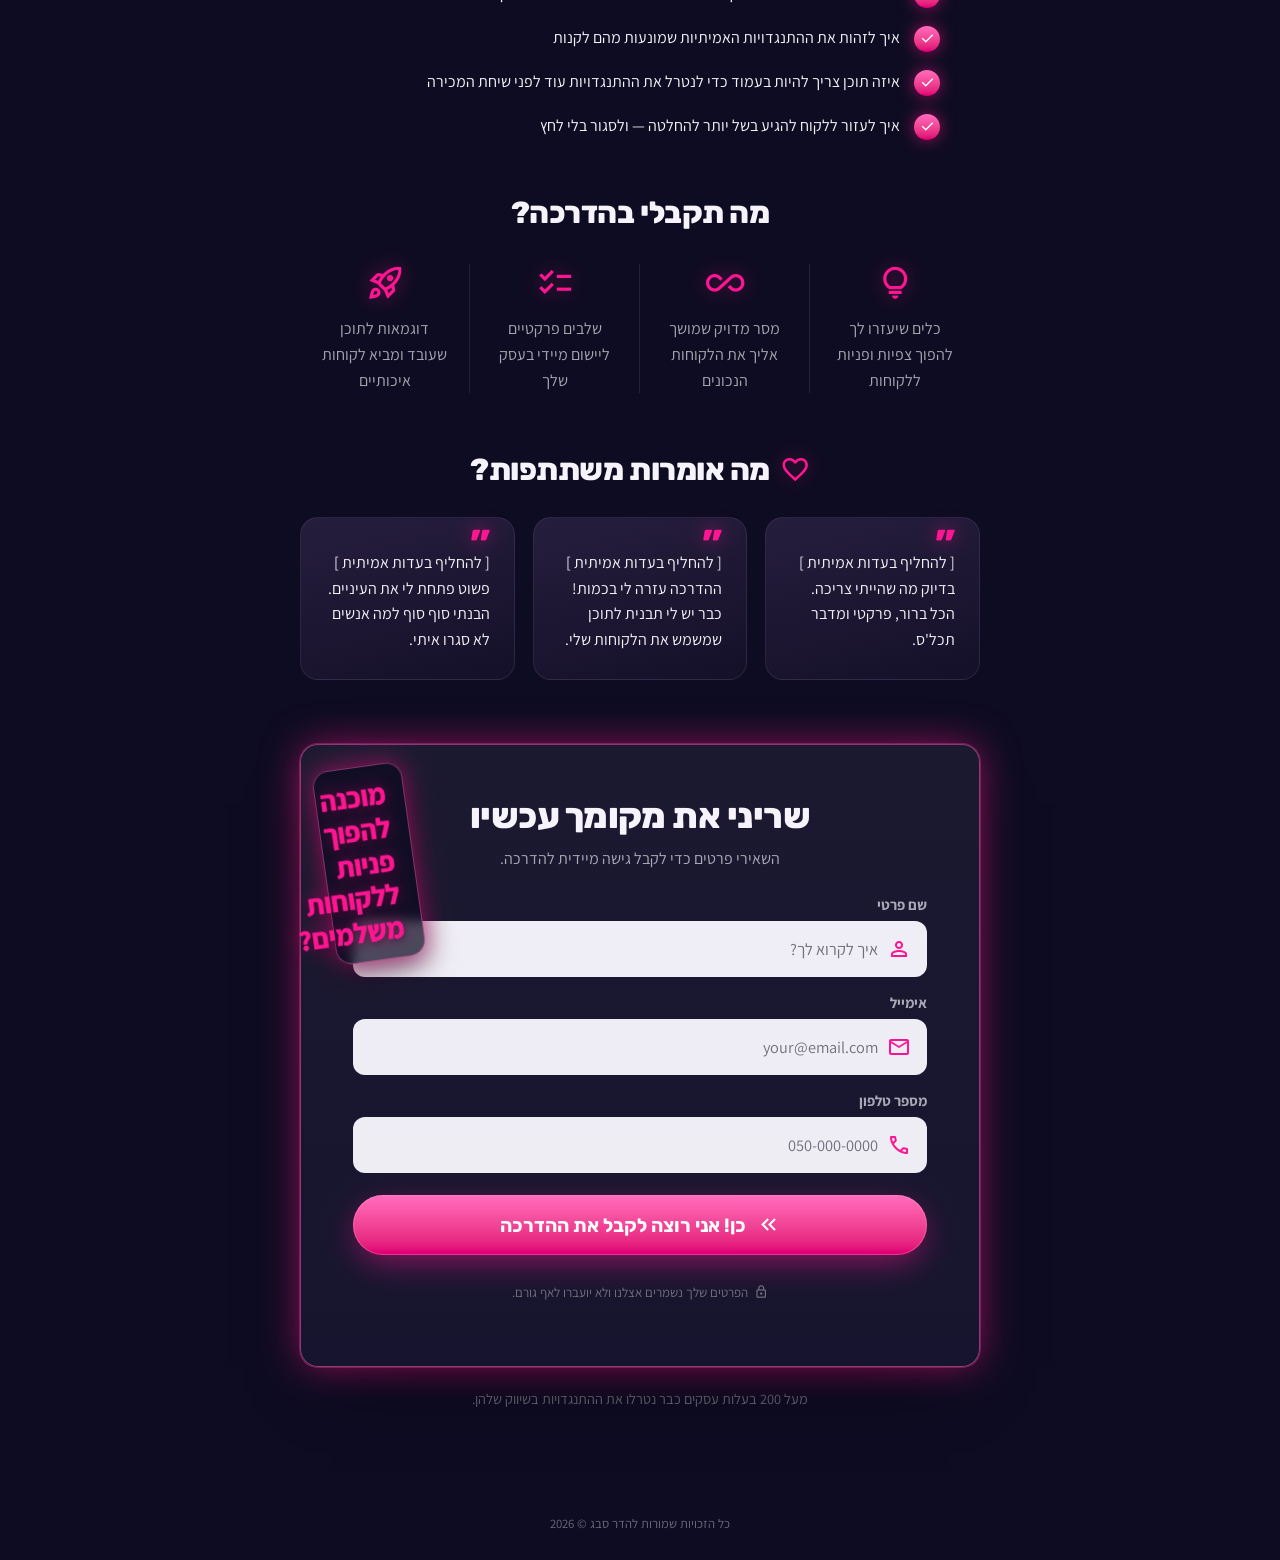
==== commit 7c34360c: "Add email to page-1 forms, top opt-in form, fix field-icon overlap - Re-add email field to the page-" ====
--- a/index.html
+++ b/index.html
@@ -82,6 +82,59 @@
     </div>
   </div>
 
+  <!-- Top opt-in form -->
+  <section class="rise d3" style="margin-top: 44px;">
+    <div class="panel panel--glow" style="padding: clamp(26px, 5vw, 44px);">
+      <div style="text-align:center; margin-bottom: 22px;">
+        <h2 style="font-size: clamp(1.5rem, 4.6vw, 2rem);">קבלי גישה מיידית להדרכה</h2>
+        <p style="margin: 10px 0 0; color: var(--ink-dim);">השאירי פרטים וההדרכה תיפתח עכשיו.</p>
+      </div>
+
+      <form class="lead-form" novalidate style="display:flex; flex-direction:column; gap:16px;">
+        <div class="field-group">
+          <label class="field-label" for="top-name">שם פרטי</label>
+          <div class="input-wrap">
+            <input id="top-name" name="name" type="text" autocomplete="given-name"
+                   placeholder="איך לקרוא לך?" class="field field--icon">
+            <span class="material-symbols-outlined input-icon">person</span>
+          </div>
+          <p class="form-error"></p>
+        </div>
+
+        <div class="field-group">
+          <label class="field-label" for="top-email">אימייל</label>
+          <div class="input-wrap">
+            <input id="top-email" name="email" type="email" autocomplete="email"
+                   placeholder="your@email.com" class="field field--icon ltr">
+            <span class="material-symbols-outlined input-icon">mail</span>
+          </div>
+          <p class="form-error"></p>
+        </div>
+
+        <div class="field-group">
+          <label class="field-label" for="top-phone">מספר טלפון</label>
+          <div class="input-wrap">
+            <input id="top-phone" name="phone" type="tel" autocomplete="tel"
+                   placeholder="050-000-0000" class="field field--icon ltr">
+            <span class="material-symbols-outlined input-icon">call</span>
+          </div>
+          <p class="form-error"></p>
+        </div>
+
+        <button type="submit" class="btn-primary" style="margin-top: 6px;">
+          <span class="material-symbols-outlined">keyboard_double_arrow_left</span>
+          כן! אני רוצה לקבל את ההדרכה
+        </button>
+
+        <p style="text-align:center; font-size:0.82rem; color: var(--ink-faint);
+                  display:flex; align-items:center; justify-content:center; gap:6px;">
+          <span class="material-symbols-outlined" style="font-size:1.1em;">lock</span>
+          הפרטים שלך נשמרים אצלנו ולא יועברו לאף גורם.
+        </p>
+      </form>
+    </div>
+  </section>
+
   <!-- What you'll learn -->
   <section class="panel" style="margin-top: 48px; padding: clamp(28px, 5vw, 44px);">
     <h2 style="text-align:center; font-size: clamp(1.5rem, 4.6vw, 2rem); margin-bottom: 36px;">
@@ -218,29 +271,35 @@
         </p>
       </div>
 
-      <form id="lead-form" novalidate style="display:flex; flex-direction:column; gap:16px;">
-        <div>
+      <form class="lead-form" novalidate style="display:flex; flex-direction:column; gap:16px;">
+        <div class="field-group">
           <label class="field-label" for="name">שם פרטי</label>
-          <div style="position:relative;">
+          <div class="input-wrap">
             <input id="name" name="name" type="text" autocomplete="given-name"
-                   placeholder="איך לקרוא לך?" class="field" style="padding-inline-end:48px;">
-            <span class="material-symbols-outlined"
-                  style="position:absolute; inset-inline-end:16px; top:50%; transform:translateY(-50%);
-                         color: var(--pink);">person</span>
-          </div>
-          <p class="form-error" id="name-error"></p>
-        </div>
-
-        <div>
+                   placeholder="איך לקרוא לך?" class="field field--icon">
+            <span class="material-symbols-outlined input-icon">person</span>
+          </div>
+          <p class="form-error"></p>
+        </div>
+
+        <div class="field-group">
+          <label class="field-label" for="email">אימייל</label>
+          <div class="input-wrap">
+            <input id="email" name="email" type="email" autocomplete="email"
+                   placeholder="your@email.com" class="field field--icon ltr">
+            <span class="material-symbols-outlined input-icon">mail</span>
+          </div>
+          <p class="form-error"></p>
+        </div>
+
+        <div class="field-group">
           <label class="field-label" for="phone">מספר טלפון</label>
-          <div style="position:relative;">
+          <div class="input-wrap">
             <input id="phone" name="phone" type="tel" autocomplete="tel"
-                   placeholder="050-000-0000" class="field ltr" style="padding-inline-end:48px;">
-            <span class="material-symbols-outlined"
-                  style="position:absolute; inset-inline-end:16px; top:50%; transform:translateY(-50%);
-                         color: var(--pink);">call</span>
-          </div>
-          <p class="form-error" id="phone-error"></p>
+                   placeholder="050-000-0000" class="field field--icon ltr">
+            <span class="material-symbols-outlined input-icon">call</span>
+          </div>
+          <p class="form-error"></p>
         </div>
 
         <button type="submit" class="btn-primary" style="margin-top: 6px;">
--- a/style.css
+++ b/style.css
@@ -167,6 +167,15 @@
 textarea.field { height: auto; padding: 14px 18px; line-height: 1.5; resize: vertical; }
 select.field { appearance: none; cursor: pointer; }
 
+/* icon inside a field — icon pinned right, text padded clear of it (works in
+   both RTL and the .ltr email/phone fields, which are text-align:right) */
+.input-wrap { position: relative; }
+.input-icon {
+  position: absolute; right: 16px; top: 50%; transform: translateY(-50%);
+  color: var(--pink); line-height: 1; pointer-events: none;
+}
+.field--icon { padding-right: 48px; }
+
 .field-label {
   display: block;
   font-weight: 700; font-size: 0.92rem;
@@ -204,9 +213,18 @@
 /* ---- Handwritten accent (rotated note by the form) ------------------- */
 .handnote {
   font-family: 'Gveret Levin AlefAlefAlef', 'Assistant', cursive;
-  color: var(--pink);
-  text-shadow: 0 0 20px var(--glow);
-  line-height: 1.15;
+  font-weight: 700;
+  color: var(--pink);
+  line-height: 1.2;
+  -webkit-text-stroke: 0.7px var(--pink);     /* fake-bold the single-weight script face */
+  padding: 12px 18px;
+  border-radius: 16px;
+  background: oklch(0.16 0.05 285 / 0.72);     /* dark backing so it reads over the card */
+  -webkit-backdrop-filter: blur(6px);
+  backdrop-filter: blur(6px);
+  border: 1px solid oklch(0.68 0.20 350 / 0.5);
+  box-shadow: 0 0 26px var(--glow), 0 10px 28px oklch(0.08 0.04 285 / 0.6);
+  text-shadow: 0 0 16px var(--glow), 0 2px 8px oklch(0.10 0.04 285 / 0.85);
 }
 
 /* ---- Video ----------------------------------------------------------- */
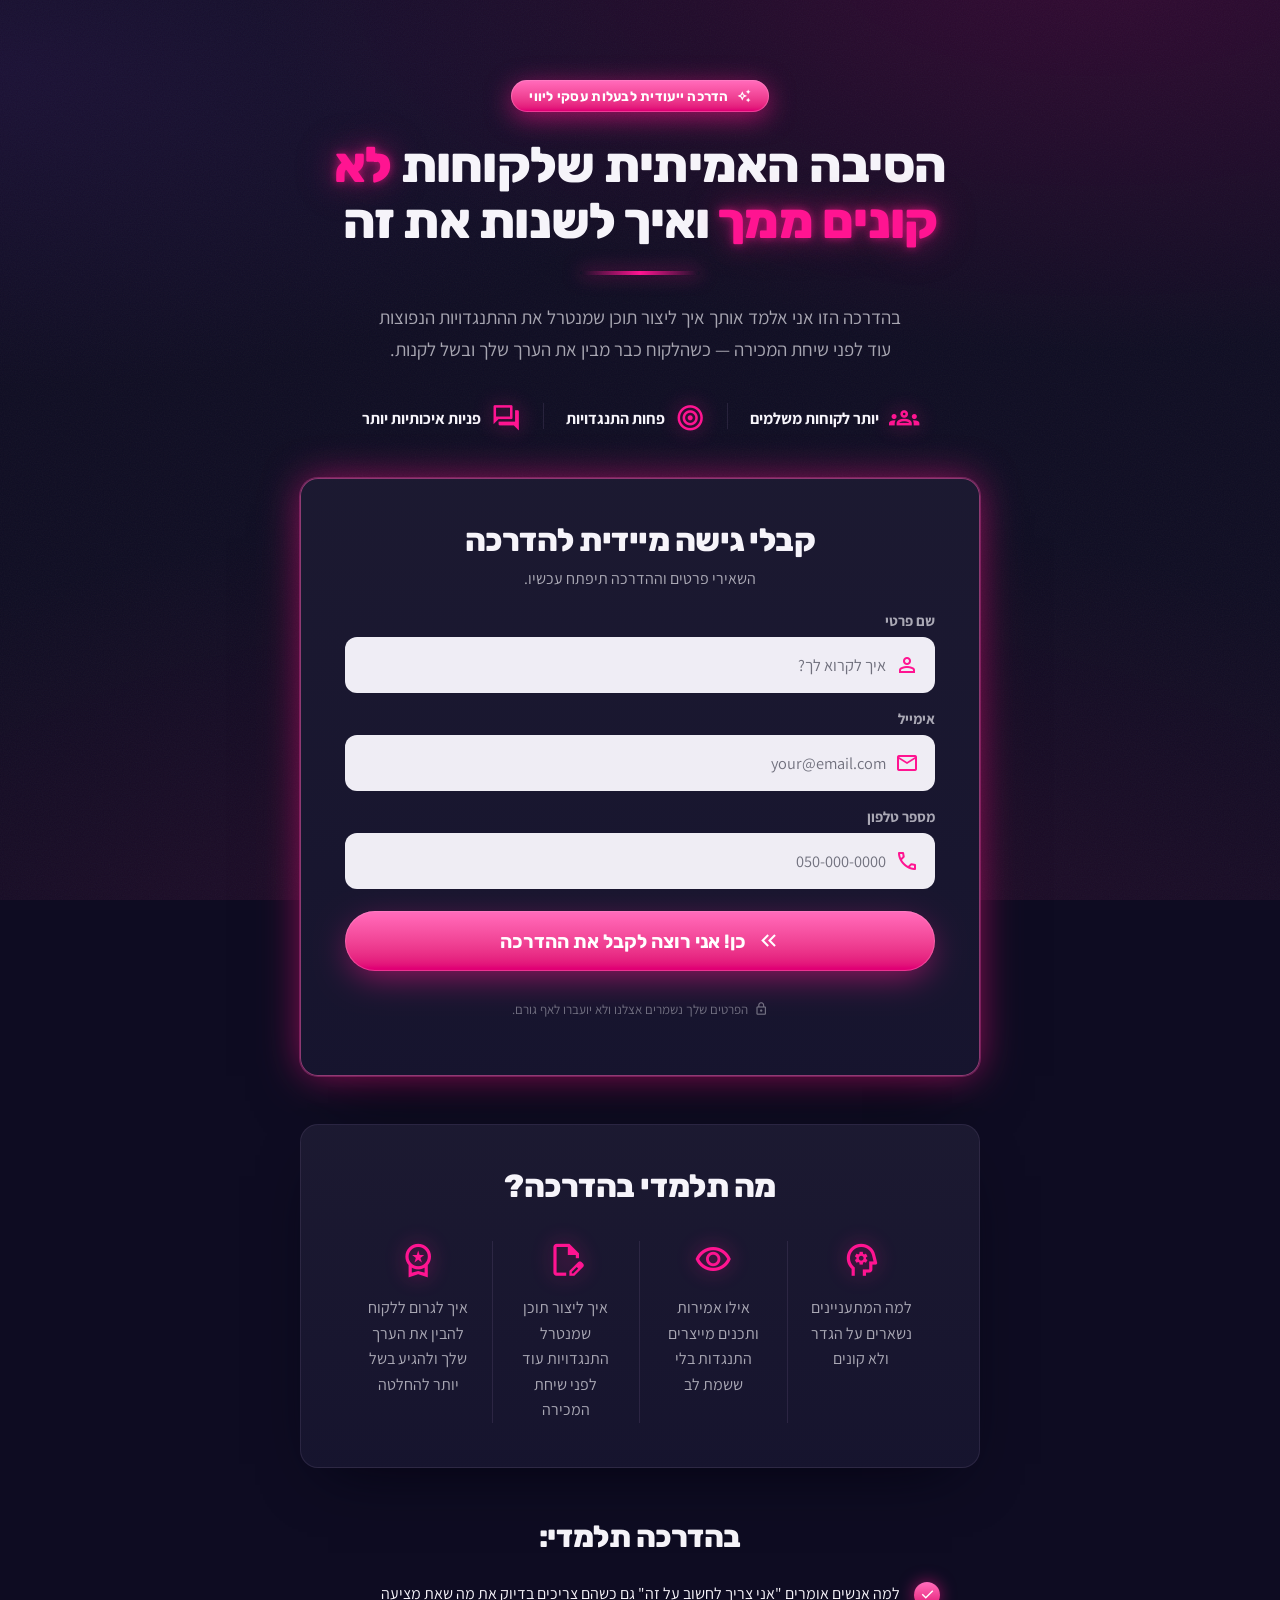
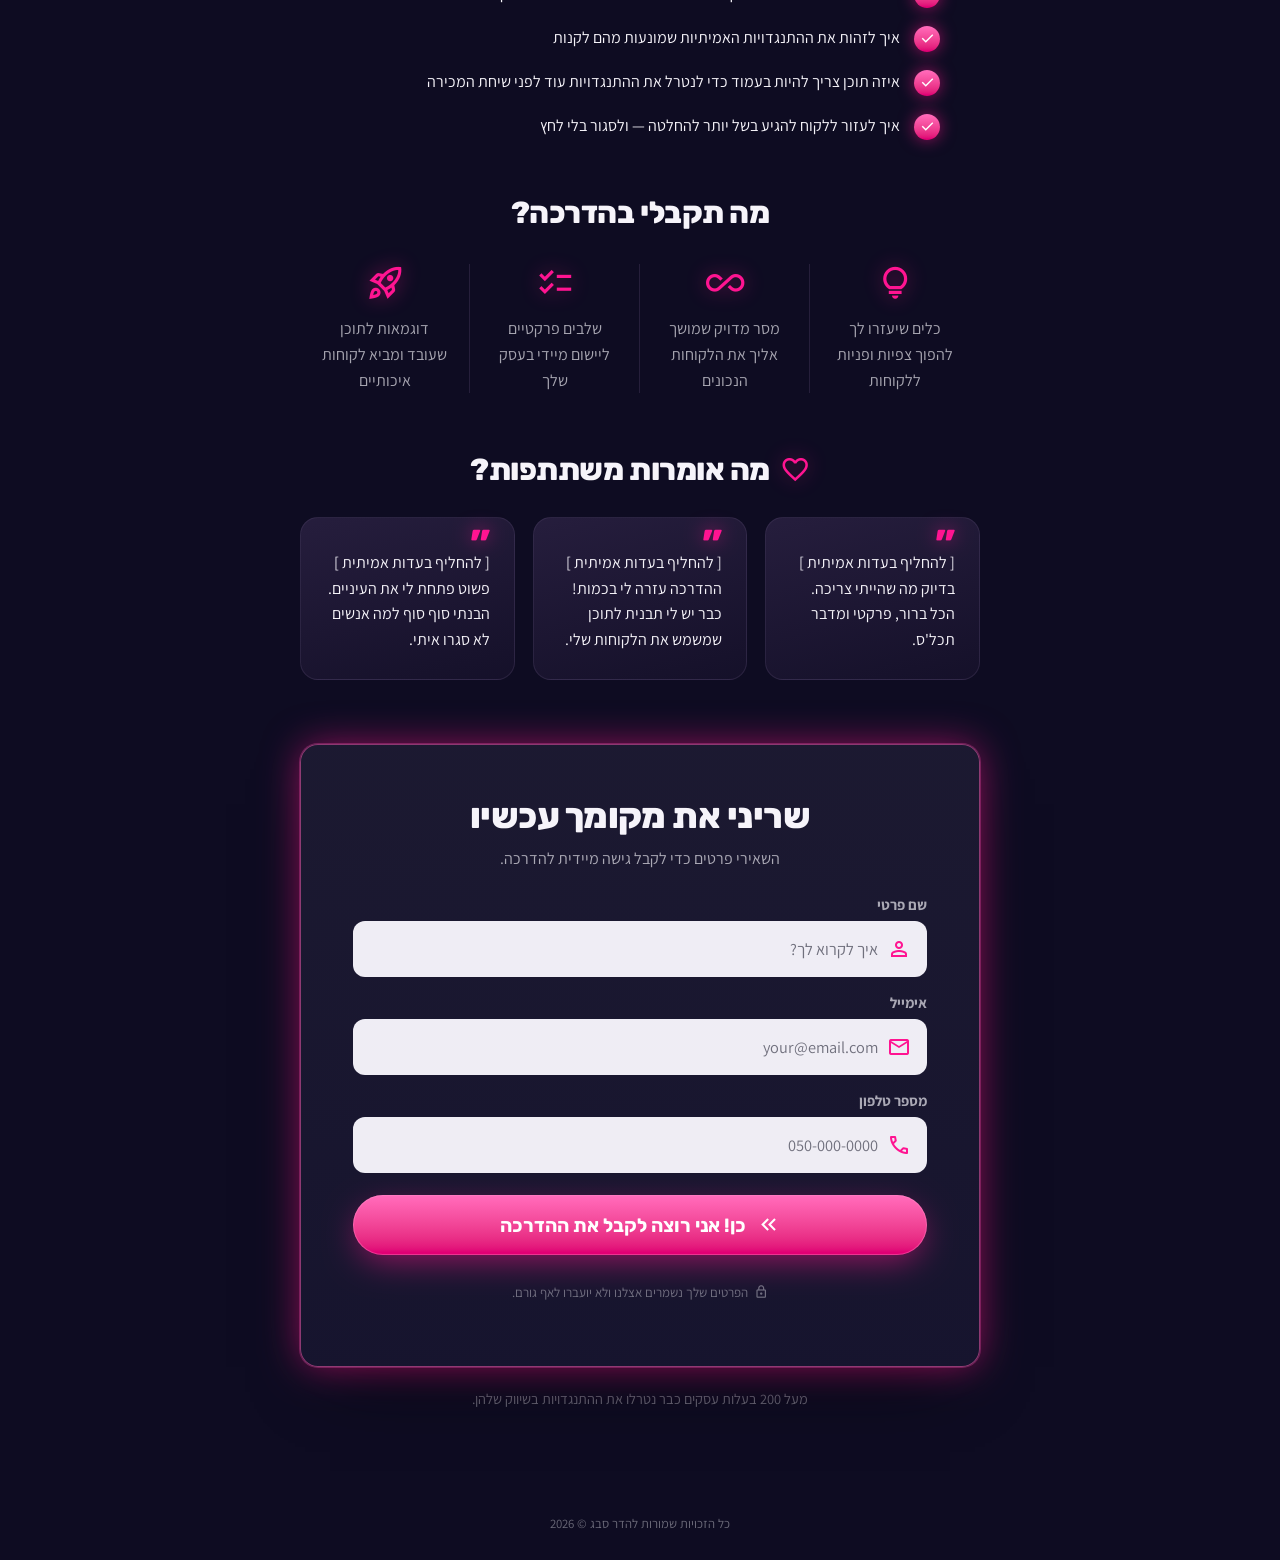
==== commit 027bd515: "Remove the "מוכנה להפוך פניות ללקוחות משלמים?" handnote from the opt-in form Drop the rotated accent" ====
--- a/index.html
+++ b/index.html
@@ -7,7 +7,7 @@
   <meta name="description" content="הדרכה חינמית: איך ליצור תוכן שמנטרל את ההתנגדויות הנפוצות עוד לפני שיחת המכירה — כדי שהלקוחות יגיעו בשלים לקנות." />
   <link rel="preconnect" href="https://fonts.googleapis.com">
   <link rel="preconnect" href="https://fonts.gstatic.com" crossorigin>
-  <link href="https://fonts.googleapis.com/css2?family=Rubik:wght@500;600;700;800;900&family=Assistant:wght@400;500;600;700;800&family=Gveret+Levin+AlefAlefAlef&display=swap" rel="stylesheet">
+  <link href="https://fonts.googleapis.com/css2?family=Rubik:wght@500;600;700;800;900&family=Assistant:wght@400;500;600;700;800&display=swap" rel="stylesheet">
   <link href="https://fonts.googleapis.com/css2?family=Material+Symbols+Outlined:wght,FILL@100..700,0..1&display=swap" rel="stylesheet">
   <link href="style.css" rel="stylesheet">
   <style>
@@ -21,16 +21,6 @@
       .grid-4 > .cell { padding-inline: 22px; }
       .grid-4 > .cell + .cell { border-inline-start: 1px solid var(--hairline); }
       .grid-3 { grid-template-columns: repeat(3, 1fr); }
-    }
-    /* rotated handwritten note: only where there's room beside the card */
-    .handnote-float { display: none; }
-    @media (min-width: 760px) {
-      .handnote-float {
-        display: block; position: absolute;
-        inset-inline-end: 24px; top: 22px; transform: rotate(-8deg);
-        font-size: clamp(1.4rem, 2.2vw, 1.85rem); max-width: 6ch; text-align: center;
-        z-index: 2; pointer-events: none;
-      }
     }
   </style>
 </head>
@@ -258,11 +248,6 @@
   <!-- Opt-in form -->
   <section id="lead" style="margin-top: 64px; position: relative;">
 
-    <!-- rotated handwritten accent (desktop only — no room beside the card on mobile) -->
-    <div class="handnote handnote-float" aria-hidden="true">
-      מוכנה להפוך פניות ללקוחות משלמים?
-    </div>
-
     <div class="panel panel--glow" style="padding: clamp(30px, 6vw, 52px);">
       <div style="text-align:center; margin-bottom: 26px;">
         <h2 style="font-size: clamp(1.6rem, 5vw, 2.2rem);">שריני את מקומך עכשיו</h2>
--- a/style.css
+++ b/style.css
@@ -210,23 +210,6 @@
 .btn-primary:disabled { opacity: .7; cursor: default; transform: none; }
 .btn-primary .material-symbols-outlined { font-size: 1.3em; }
 
-/* ---- Handwritten accent (rotated note by the form) ------------------- */
-.handnote {
-  font-family: 'Gveret Levin AlefAlefAlef', 'Assistant', cursive;
-  font-weight: 700;
-  color: var(--pink);
-  line-height: 1.2;
-  -webkit-text-stroke: 0.7px var(--pink);     /* fake-bold the single-weight script face */
-  padding: 12px 18px;
-  border-radius: 16px;
-  background: oklch(0.16 0.05 285 / 0.72);     /* dark backing so it reads over the card */
-  -webkit-backdrop-filter: blur(6px);
-  backdrop-filter: blur(6px);
-  border: 1px solid oklch(0.68 0.20 350 / 0.5);
-  box-shadow: 0 0 26px var(--glow), 0 10px 28px oklch(0.08 0.04 285 / 0.6);
-  text-shadow: 0 0 16px var(--glow), 0 2px 8px oklch(0.10 0.04 285 / 0.85);
-}
-
 /* ---- Video ----------------------------------------------------------- */
 .video-frame {
   position: relative;
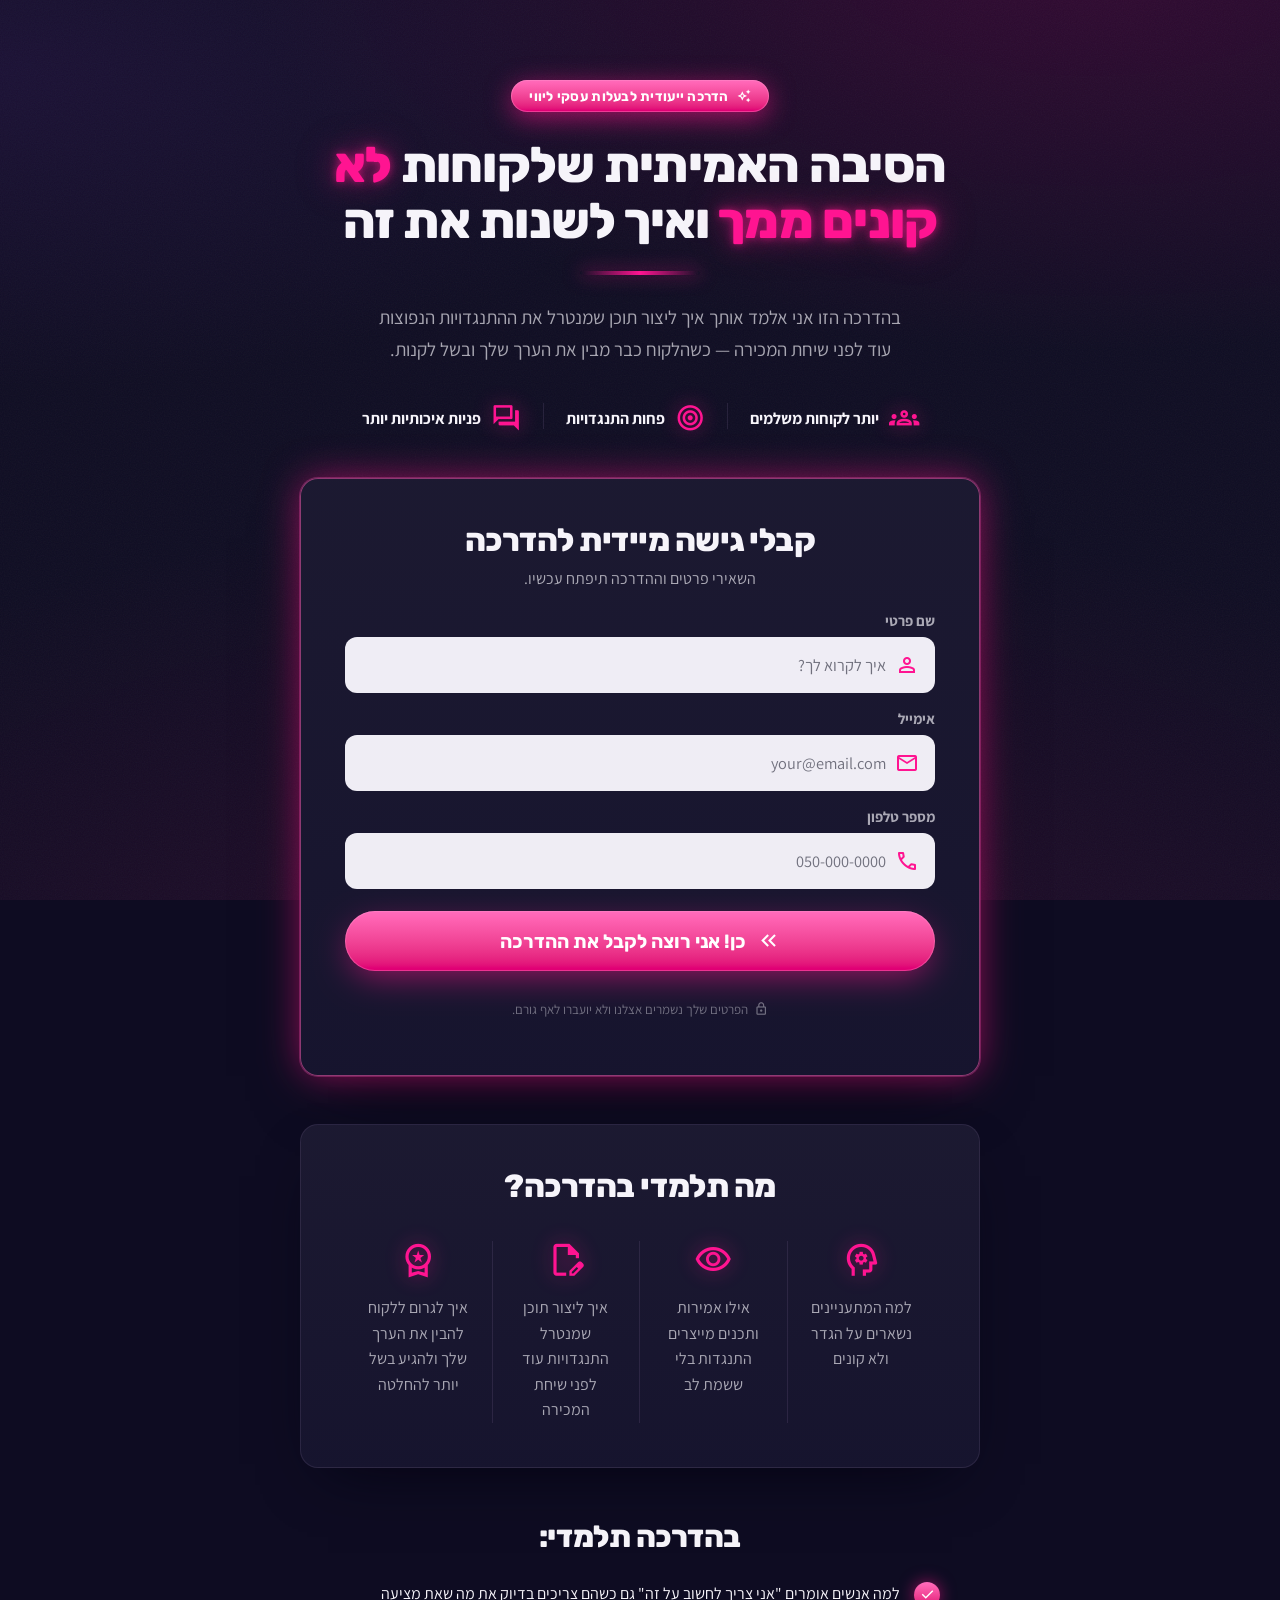
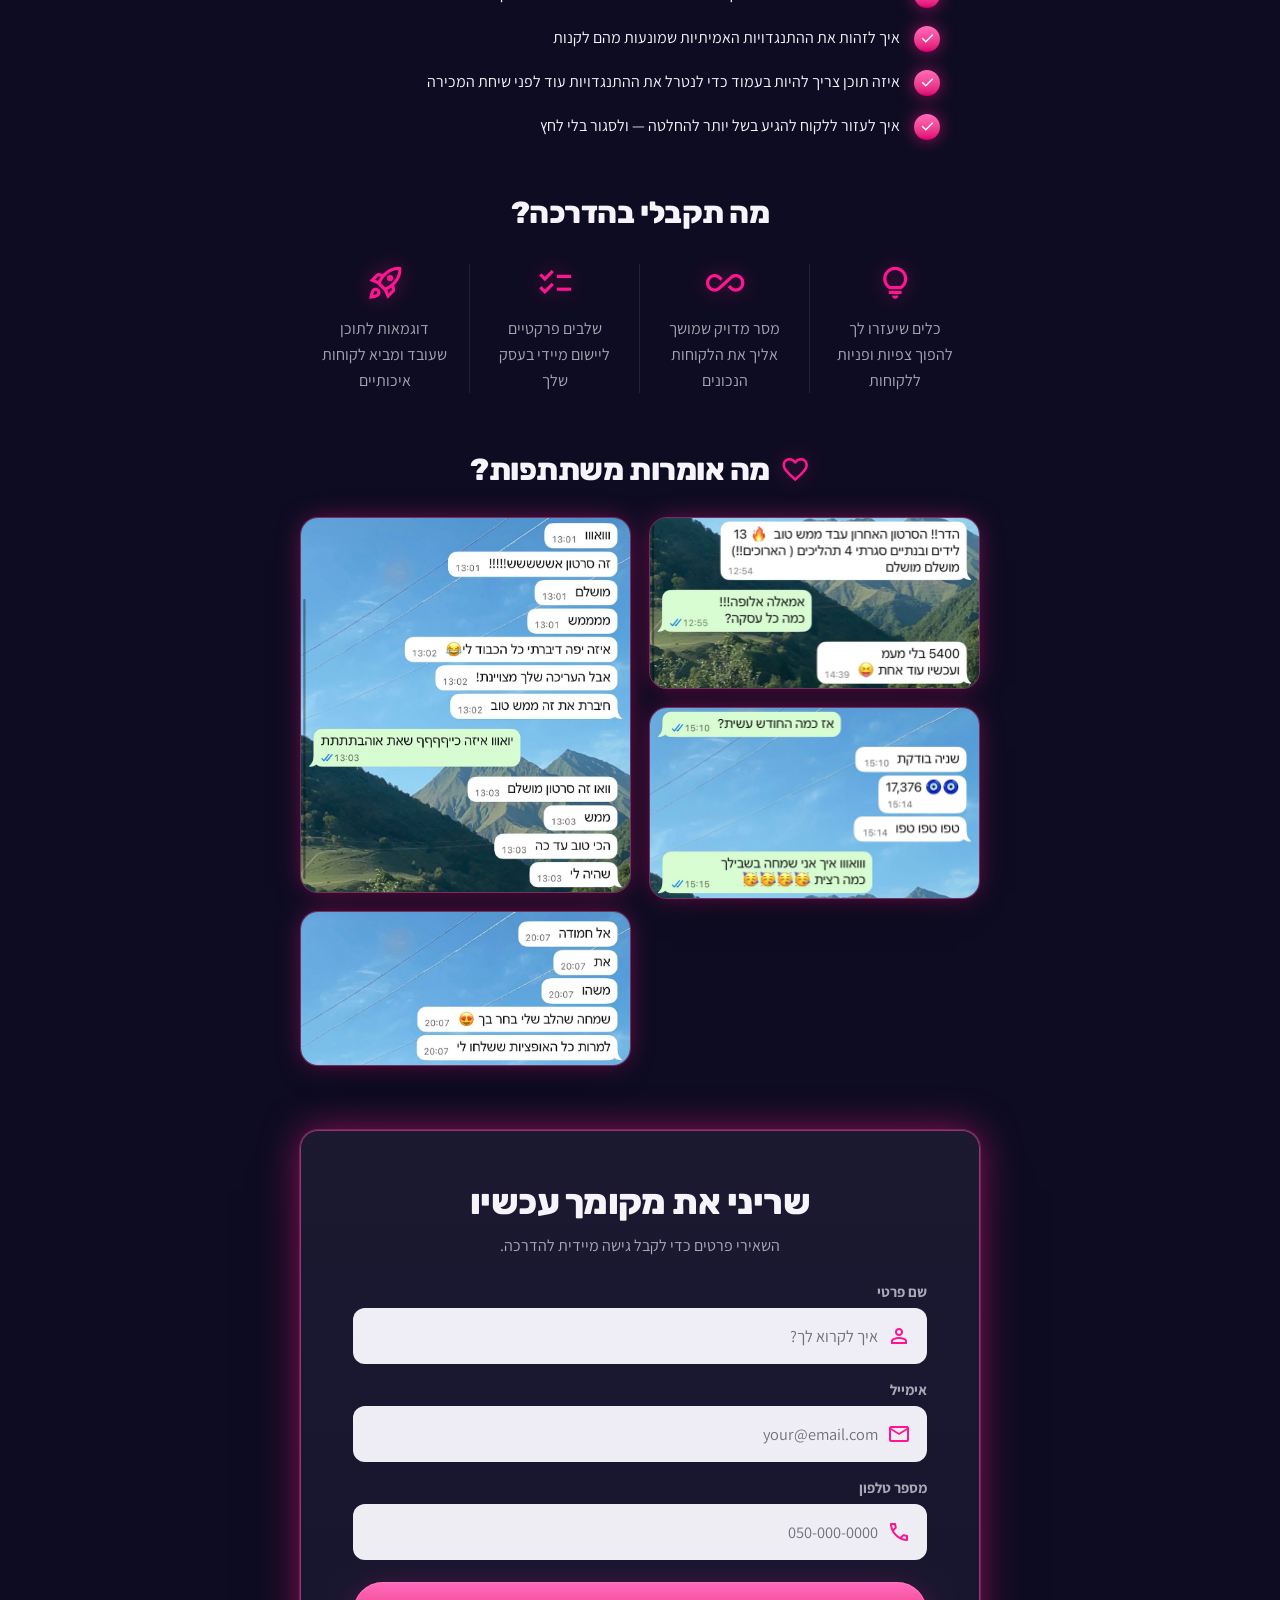
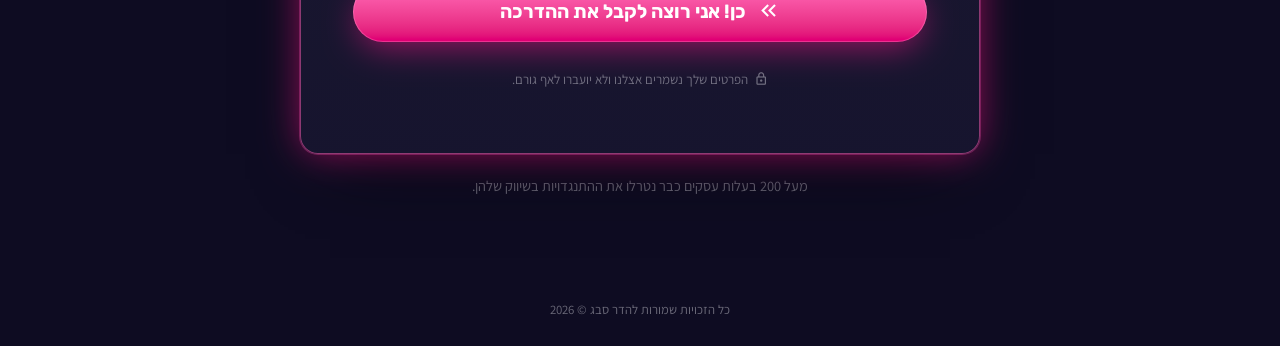
==== commit 0b7ecee0: "Add real WhatsApp testimonials to "מה אומרות משתתפות" on the home page Replace the three placeholder" ====
--- a/index.html
+++ b/index.html
@@ -223,24 +223,18 @@
       <span class="material-symbols-outlined ficon ficon--sm">favorite</span>
       מה אומרות משתתפות?
     </h2>
-    <div class="grid-3">
-      <figure class="quote-card" style="margin:0; padding: 26px 24px;">
-        <div class="quote-mark">&rdquo;</div>
-        <blockquote style="margin: 6px 0 0; line-height:1.6; color: var(--ink);">
-          [ להחליף בעדות אמיתית ] בדיוק מה שהייתי צריכה. הכל ברור, פרקטי ומדבר תכל'ס.
-        </blockquote>
+    <div class="shots">
+      <figure class="shot">
+        <img src="testimonials/t1.jpg" alt="עדות בוואטסאפ: 13 לידים מהסרטון האחרון" loading="lazy">
       </figure>
-      <figure class="quote-card" style="margin:0; padding: 26px 24px;">
-        <div class="quote-mark">&rdquo;</div>
-        <blockquote style="margin: 6px 0 0; line-height:1.6; color: var(--ink);">
-          [ להחליף בעדות אמיתית ] ההדרכה עזרה לי בכמות! כבר יש לי תבנית לתוכן שמשמש את הלקוחות שלי.
-        </blockquote>
+      <figure class="shot">
+        <img src="testimonials/t2.jpg" alt="עדות בוואטסאפ: 17,376 ש״ח החודש" loading="lazy">
       </figure>
-      <figure class="quote-card" style="margin:0; padding: 26px 24px;">
-        <div class="quote-mark">&rdquo;</div>
-        <blockquote style="margin: 6px 0 0; line-height:1.6; color: var(--ink);">
-          [ להחליף בעדות אמיתית ] פשוט פתחת לי את העיניים. הבנתי סוף סוף למה אנשים לא סגרו איתי.
-        </blockquote>
+      <figure class="shot">
+        <img src="testimonials/t3.jpg" alt="עדות בוואטסאפ: הסרטון יצא מושלם" loading="lazy">
+      </figure>
+      <figure class="shot">
+        <img src="testimonials/t4.jpg" alt="עדות בוואטסאפ ממשתתפת מרוצה" loading="lazy">
       </figure>
     </div>
   </section>
--- a/style.css
+++ b/style.css
@@ -145,6 +145,20 @@
   text-shadow: 0 0 18px var(--glow);
 }
 
+/* WhatsApp screenshot testimonials — masonry so varied heights pack neatly */
+.shots { columns: 1; column-gap: 18px; }
+@media (min-width: 620px) { .shots { columns: 2; } }
+.shot {
+  break-inside: avoid;
+  margin: 0 0 18px;
+  border-radius: var(--radius);
+  overflow: hidden;
+  background: var(--surface);
+  border: 1px solid oklch(0.68 0.20 350 / 0.4);
+  box-shadow: 0 0 26px -6px var(--glow), 0 18px 40px -24px oklch(0.08 0.04 285 / 0.9);
+}
+.shot img { display: block; width: 100%; height: auto; }
+
 /* ---- Forms ----------------------------------------------------------- */
 .field {
   width: 100%;
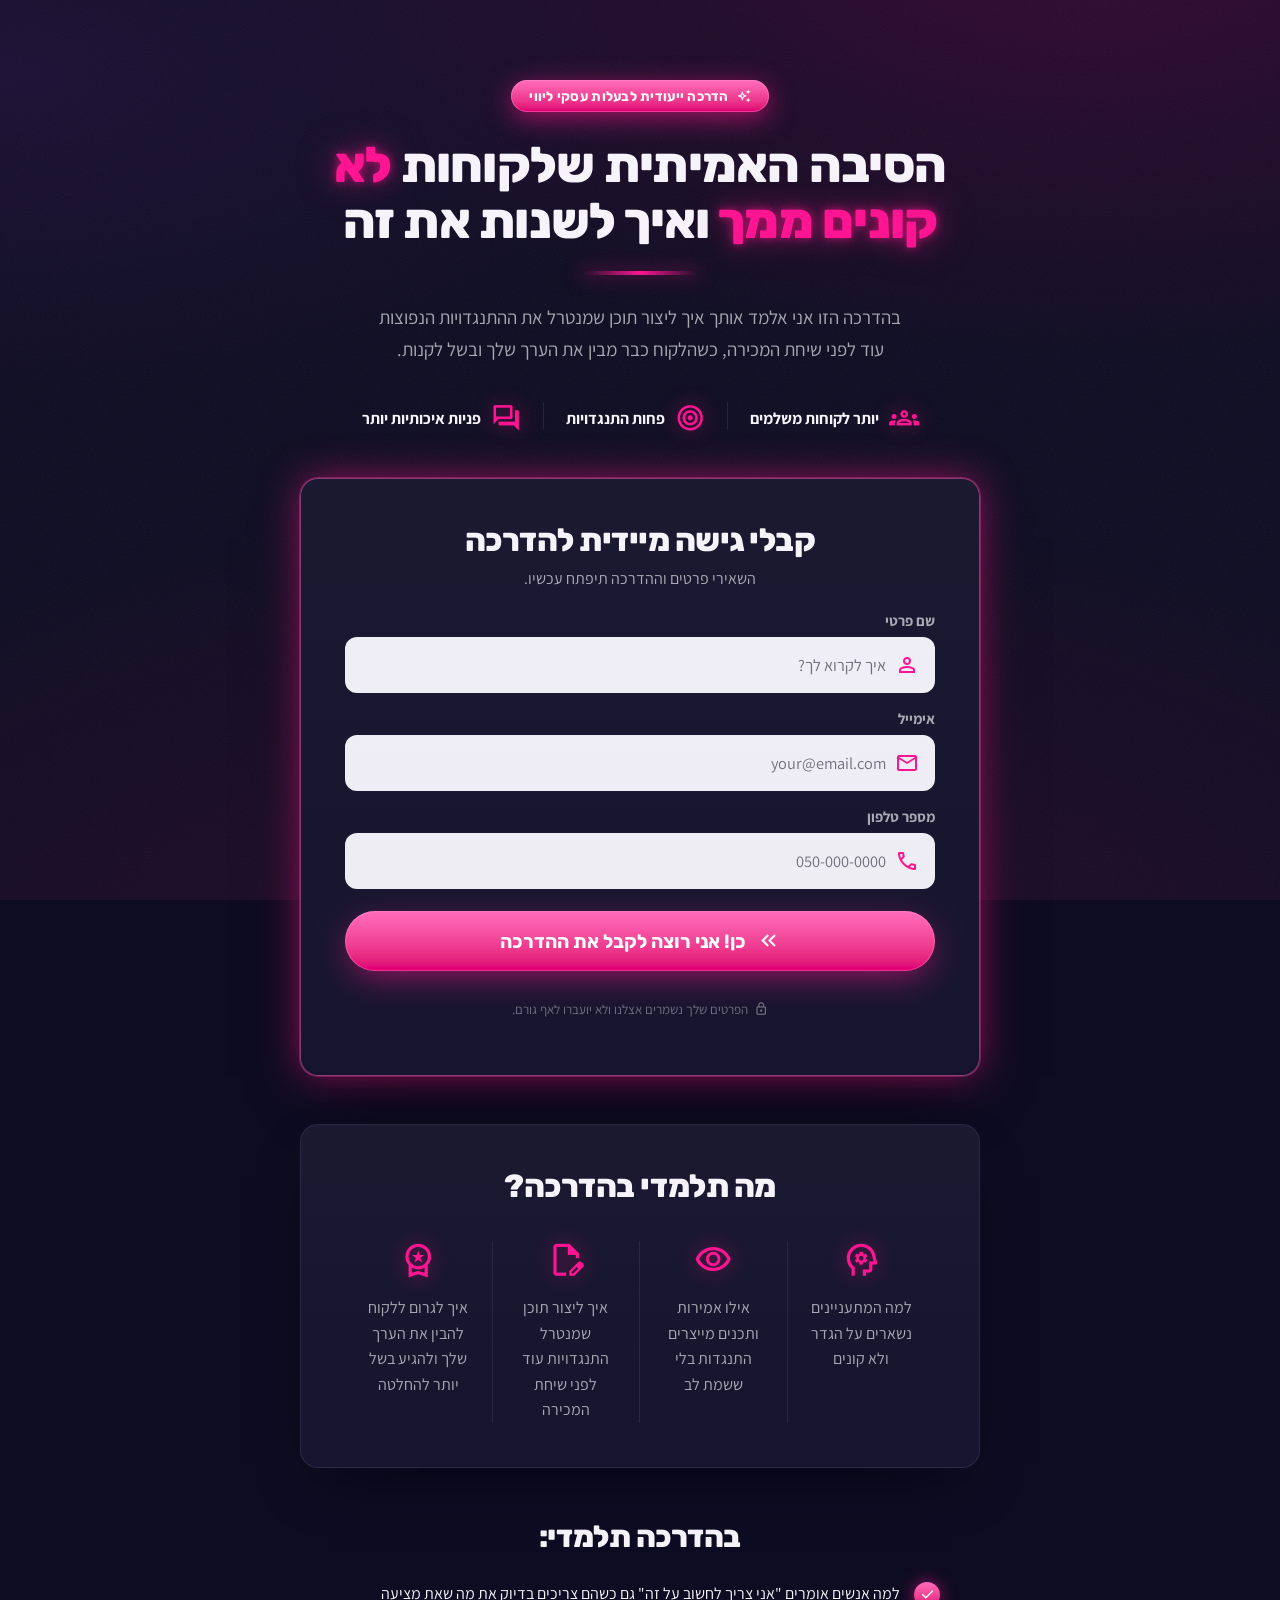
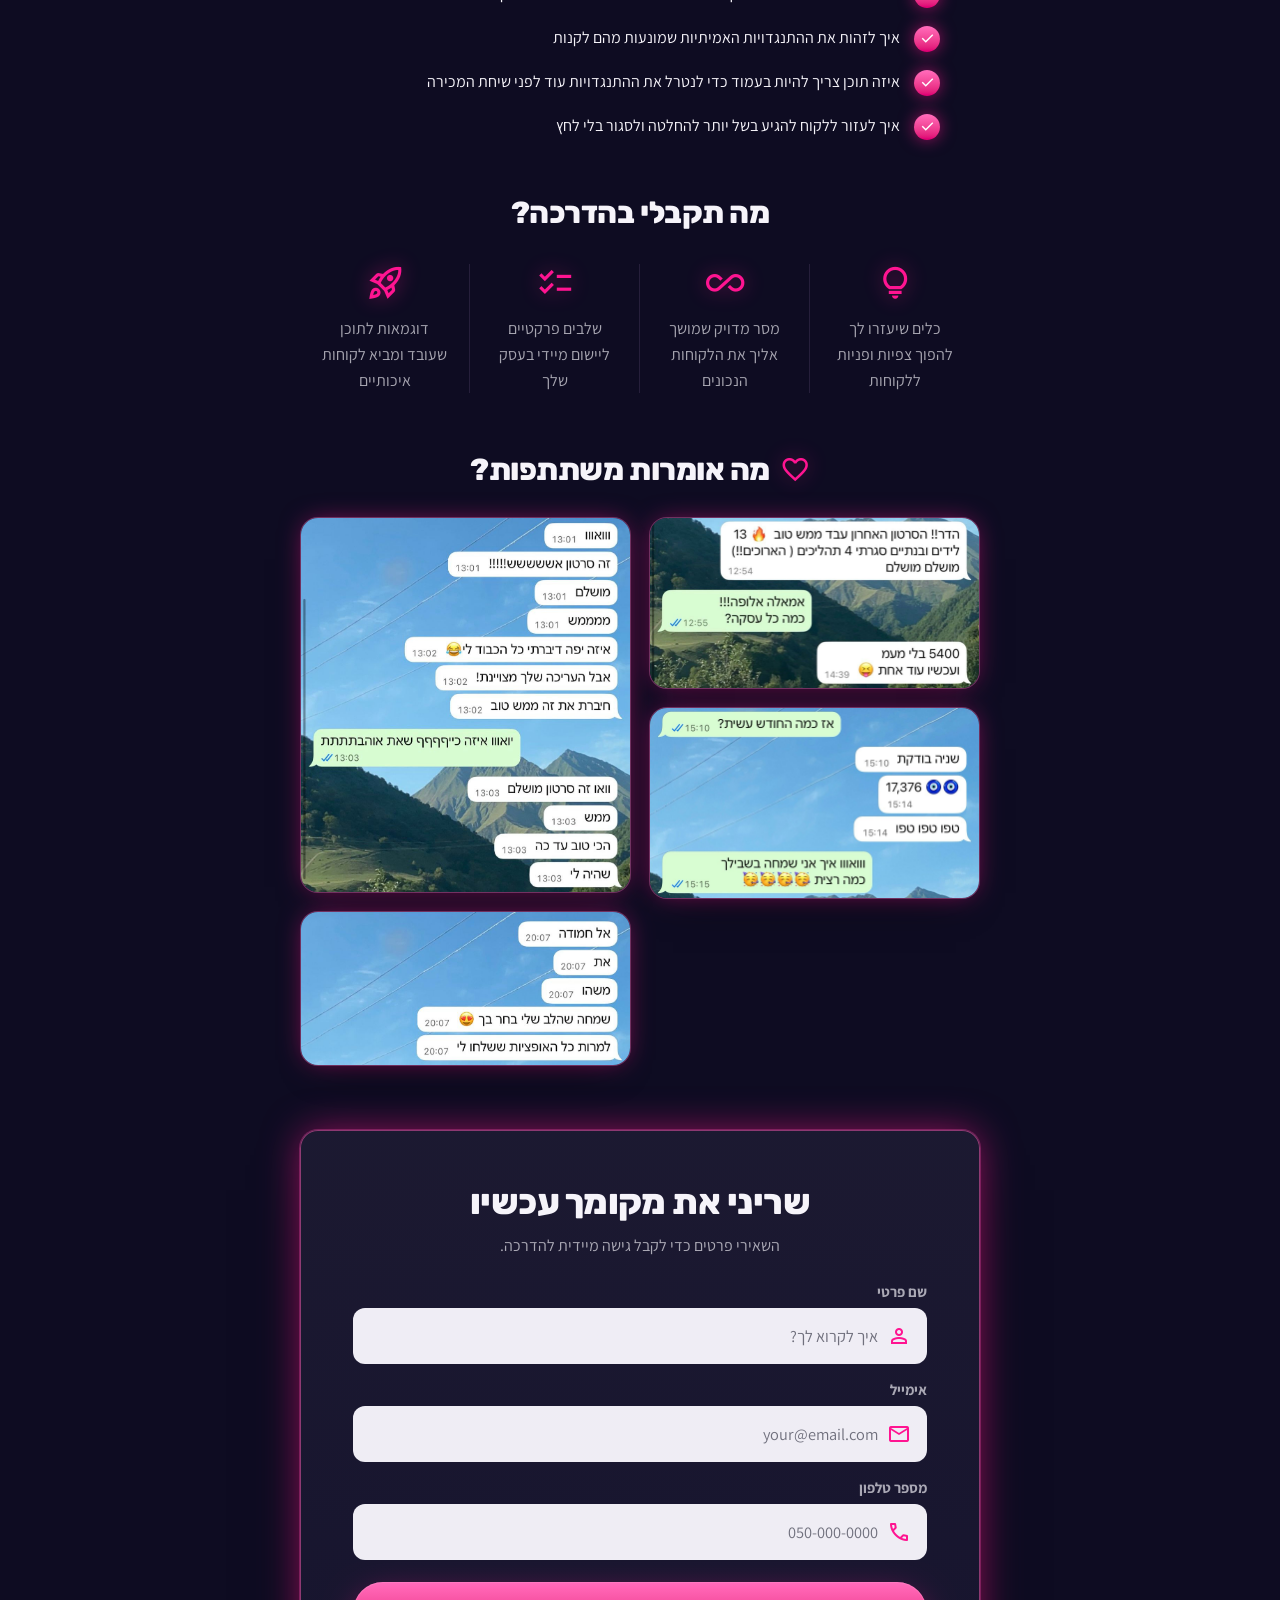
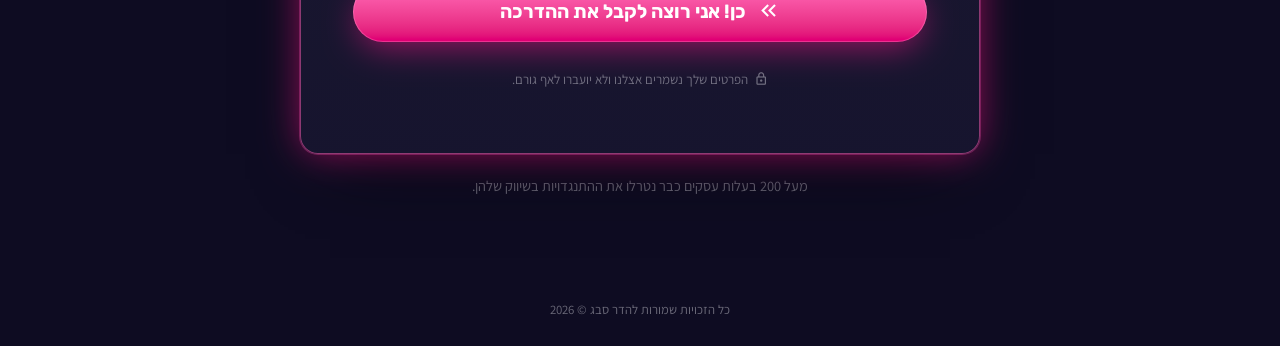
==== commit 970bc0f2: "Remove em dashes from all visible copy Replace em dashes with commas/colon across both pages' body t" ====
--- a/index.html
+++ b/index.html
@@ -4,7 +4,7 @@
   <meta charset="utf-8">
   <meta content="width=device-width, initial-scale=1.0" name="viewport">
   <title>הדר סבג | ההדרכה: הסיבה האמיתית שלקוחות לא קונים</title>
-  <meta name="description" content="הדרכה חינמית: איך ליצור תוכן שמנטרל את ההתנגדויות הנפוצות עוד לפני שיחת המכירה — כדי שהלקוחות יגיעו בשלים לקנות." />
+  <meta name="description" content="הדרכה חינמית: איך ליצור תוכן שמנטרל את ההתנגדויות הנפוצות עוד לפני שיחת המכירה, כדי שהלקוחות יגיעו בשלים לקנות." />
   <link rel="preconnect" href="https://fonts.googleapis.com">
   <link rel="preconnect" href="https://fonts.gstatic.com" crossorigin>
   <link href="https://fonts.googleapis.com/css2?family=Rubik:wght@500;600;700;800;900&family=Assistant:wght@400;500;600;700;800&display=swap" rel="stylesheet">
@@ -50,7 +50,7 @@
   <p class="rise d2 measure" style="text-align:center; font-size: clamp(1.02rem, 3.4vw, 1.18rem);
         color: var(--ink-dim); line-height: 1.7; margin: 26px auto 0;">
     בהדרכה הזו אני אלמד אותך איך ליצור תוכן שמנטרל את ההתנגדויות הנפוצות
-    עוד לפני שיחת המכירה — כשהלקוח כבר מבין את הערך שלך ובשל לקנות.
+    עוד לפני שיחת המכירה, כשהלקוח כבר מבין את הערך שלך ובשל לקנות.
   </p>
 
   <!-- 3 benefits row -->
@@ -178,7 +178,7 @@
       </li>
       <li style="display:flex; gap:14px; align-items:flex-start;">
         <span class="check-dot"><span class="material-symbols-outlined" style="font-size:17px;">check</span></span>
-        <span style="line-height:1.55;">איך לעזור ללקוח להגיע בשל יותר להחלטה — ולסגור בלי לחץ</span>
+        <span style="line-height:1.55;">איך לעזור ללקוח להגיע בשל יותר להחלטה ולסגור בלי לחץ</span>
       </li>
     </ul>
   </section>
